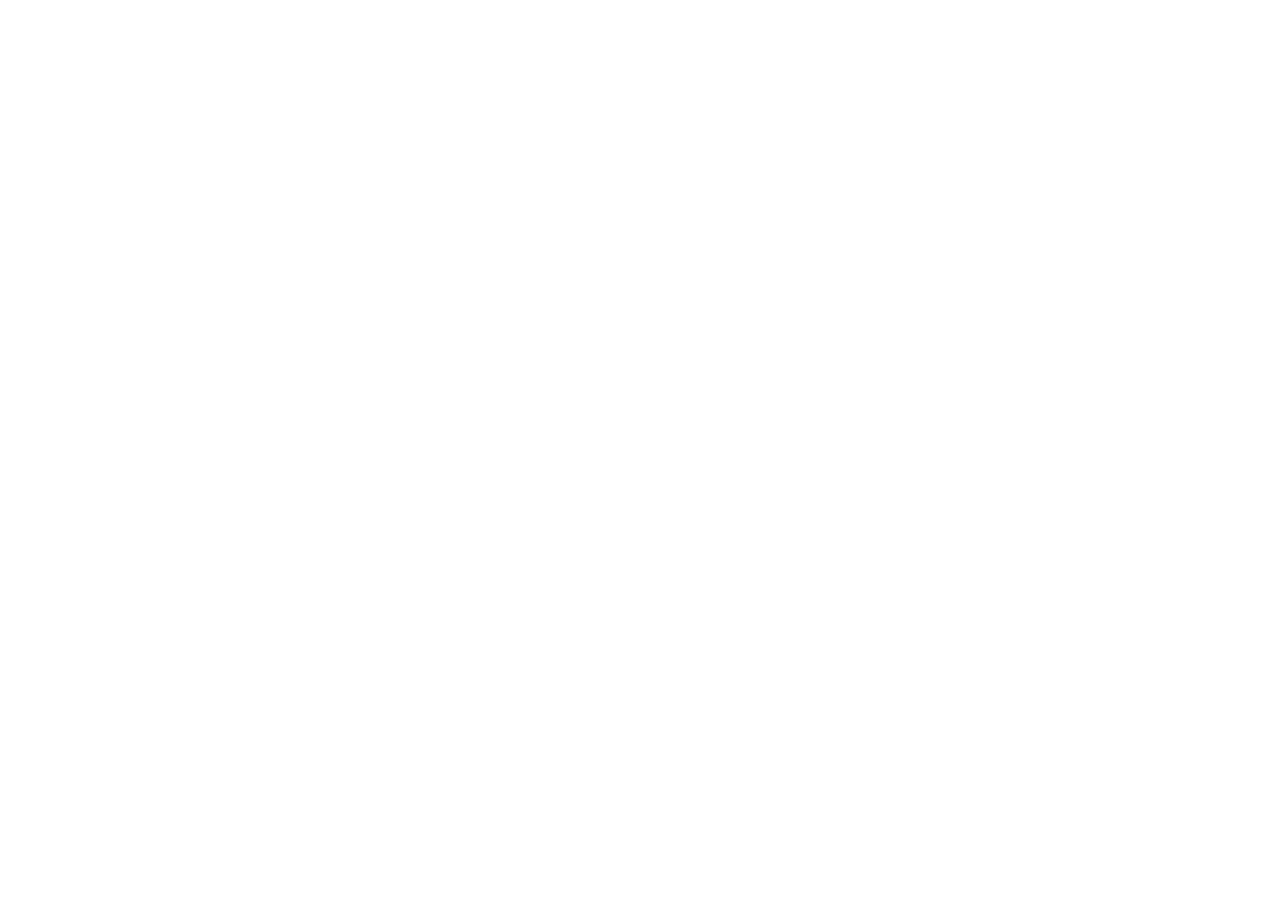
==== index.html @ 1abcb36d "init project" ====
<!DOCTYPE html>
<html lang="en">

<head>
    <meta charset="UTF-8">
    <meta name="viewport" content="width=device-width, initial-scale=1.0">
    <meta http-equiv="X-UA-Compatible" content="ie=edge">
    <title>Document</title>
</head>

<body>

</body>

</html>
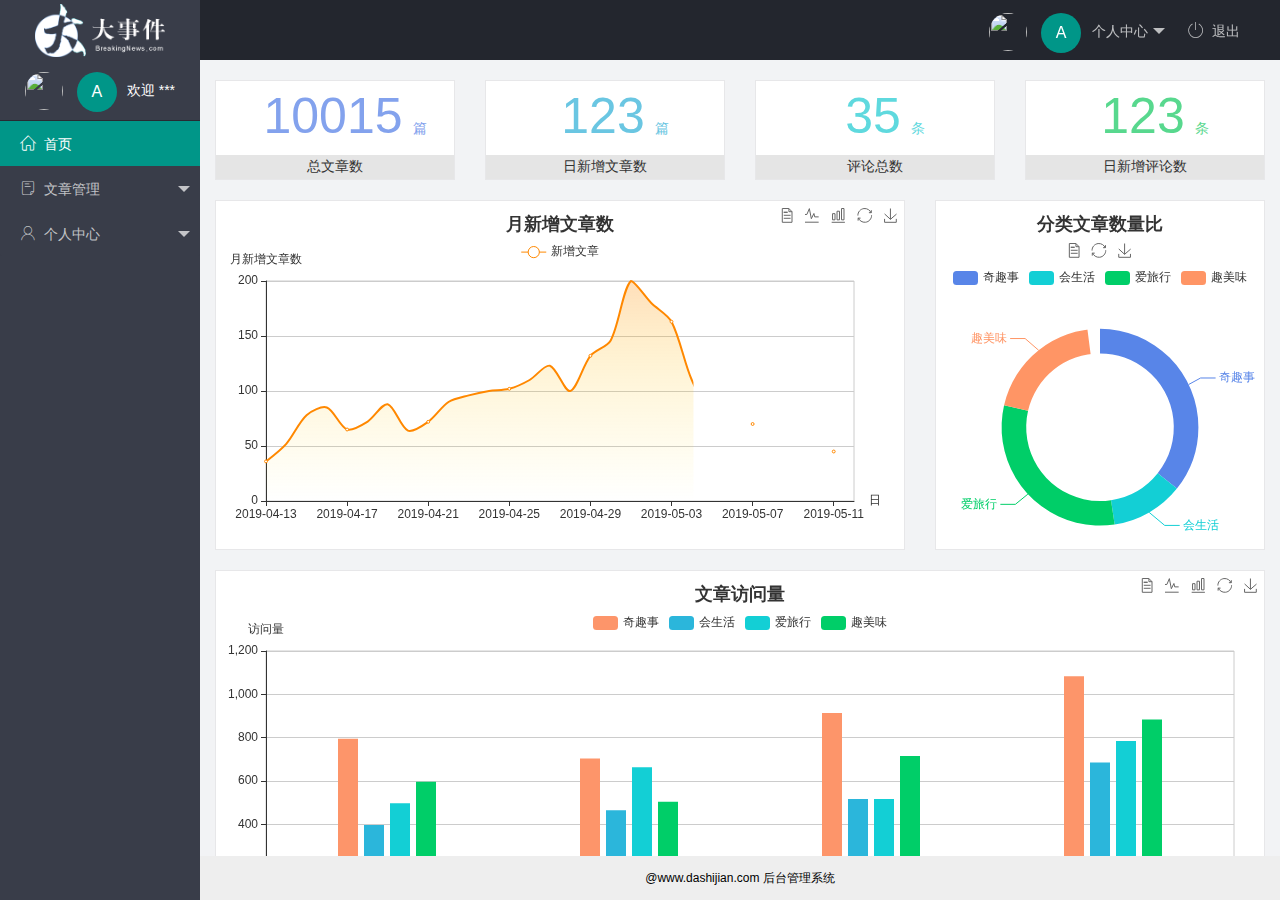
==== commit 07b7383f: "完成了首页功能开发" ====
--- a/index.html
+++ b/index.html
@@ -5,11 +5,91 @@
     <meta charset="UTF-8">
     <meta name="viewport" content="width=device-width, initial-scale=1.0">
     <meta http-equiv="X-UA-Compatible" content="ie=edge">
-    <title>Document</title>
+    <title>后台主页</title>
+    <link rel="stylesheet" href="./assets/lib/layui/css/layui.css">
+    <link rel="stylesheet" href="./assets/css/index.css">
+    <link rel="stylesheet" href="./assets/fonts/iconfont.css">
 </head>
 
 <body>
+    <div class="layui-layout layui-layout-admin">
+        <div class="layui-header">
+            <div class="layui-logo layui-hide-xs layui-bg-black">
+                <img src="./assets/images/logo.png" alt="" style="width: 65%;">
+            </div>
+            <!-- 头部区域（可配合layui 已有的水平导航） -->
+            <ul class="layui-nav layui-layout-left">
+                <!-- 移动端显示 -->
+                <li class="layui-nav-item layui-show-xs-inline-block layui-hide-sm" lay-header-event="menuLeft">
+                    <i class="layui-icon layui-icon-spread-left"></i>
+                </li>
+            </ul>
+            <ul class="layui-nav layui-layout-right">
+                <li class="layui-nav-item layui-hide layui-show-md-inline-block">
+                    <dl class="layui-nav-child">
+                        <dd><a href="">基本资料</a></dd>
+                        <dd><a href="">更换头像</a></dd>
+                        <dd><a href="">修改密码</a></dd>
+                    </dl>
+                    <a href="javascript:;" class="user_portrait">
+                        <img src="" class="layui-nav-img">
+                        <span class="text_portrait">A</span> 个人中心
+                    </a>
+                </li>
+                <li class="layui-nav-item" lay-header-event="menuRight" lay-unselect>
+                    <a href="javascript:;" id="btnLogout">
+                        <span class="iconfont icon-tuichu"></span>退出
+                    </a>
+                </li>
+            </ul>
+        </div>
 
+        <div class="layui-side layui-bg-black">
+            <div class="layui-side-scroll">
+                <div class="user_portrait">
+                    <img src="" class="layui-nav-img">
+                    <span class="text_portrait">A</span><span class="welcome">欢迎 ***</span>
+                </div>
+                <!-- 左侧导航区域（可配合layui已有的垂直导航） -->
+                <ul class="layui-nav layui-nav-tree" lay-filter="test">
+                    <li class="layui-nav-item layui-this"><a href="./home/dashboard.html" target="fm"><span class="iconfont icon-home"></span>首页</a></li>
+                    <li class="layui-nav-item">
+                        <a class="" href="javascript:;"><span class="iconfont icon-16"></span>文章管理</a>
+                        <dl class="layui-nav-child">
+                            <dd><a href="javascript:;"><i class="layui-icon layui-icon-app"></i>文章类别</a></dd>
+                            <dd><a href="javascript:;"><i class="layui-icon layui-icon-app"></i>文章列表</a></dd>
+                            <dd><a href="javascript:;"><i class="layui-icon layui-icon-app"></i>发布文章</a></dd>
+                        </dl>
+                    </li>
+                    <li class="layui-nav-item">
+                        <a href="javascript:;"><span class="iconfont icon-user                            "></span>个人中心</a>
+                        <dl class="layui-nav-child">
+                            <dd><a href="javascript:;"><i class="layui-icon layui-icon-app"></i>基本资料</a></dd>
+                            <dd><a href="javascript:;"><i class="layui-icon layui-icon-app"></i>更换头像</a></dd>
+                            <dd><a href="javascript:;"><i class="layui-icon layui-icon-app"></i>重置密码</a></dd>
+                        </dl>
+                    </li>
+                </ul>
+            </div>
+        </div>
+
+        <div class="layui-body">
+            <iframe name="fm" src="./home/dashboard.html" frameborder="0"></iframe>
+        </div>
+
+        <div class="layui-footer">
+            <!-- 底部固定区域 -->
+            @www.dashijian.com 后台管理系统
+        </div>
+    </div>
+
+    <!-- 导入 layui.js  -->
+    <script src="./assets/lib/layui/layui.all.js"></script>
+    <!-- 导入 jQuery -->
+    <script src="./assets/lib/jquery.js"></script>
+    <script src="./assets/js/baseAPI.js"></script>
+    <!-- 导入自己的 js 文件 -->
+    <script src="./assets/js/index.js"></script>
 </body>
 
 </html>--- a/assets/lib/layui/css/layui.css
+++ b/assets/lib/layui/css/layui.css
@@ -0,0 +1,2 @@
+/** layui-v2.5.5 MIT License By https://www.layui.com */
+ .layui-inline,img{display:inline-block;vertical-align:middle}h1,h2,h3,h4,h5,h6{font-weight:400}.layui-edge,.layui-header,.layui-inline,.layui-main{position:relative}.layui-body,.layui-edge,.layui-elip{overflow:hidden}.layui-btn,.layui-edge,.layui-inline,img{vertical-align:middle}.layui-btn,.layui-disabled,.layui-icon,.layui-unselect{-moz-user-select:none;-webkit-user-select:none;-ms-user-select:none}.layui-elip,.layui-form-checkbox span,.layui-form-pane .layui-form-label{text-overflow:ellipsis;white-space:nowrap}.layui-breadcrumb,.layui-tree-btnGroup{visibility:hidden}blockquote,body,button,dd,div,dl,dt,form,h1,h2,h3,h4,h5,h6,input,li,ol,p,pre,td,textarea,th,ul{margin:0;padding:0;-webkit-tap-highlight-color:rgba(0,0,0,0)}a:active,a:hover{outline:0}img{border:none}li{list-style:none}table{border-collapse:collapse;border-spacing:0}h4,h5,h6{font-size:100%}button,input,optgroup,option,select,textarea{font-family:inherit;font-size:inherit;font-style:inherit;font-weight:inherit;outline:0}pre{white-space:pre-wrap;white-space:-moz-pre-wrap;white-space:-pre-wrap;white-space:-o-pre-wrap;word-wrap:break-word}body{line-height:24px;font:14px Helvetica Neue,Helvetica,PingFang SC,Tahoma,Arial,sans-serif}hr{height:1px;margin:10px 0;border:0;clear:both}a{color:#333;text-decoration:none}a:hover{color:#777}a cite{font-style:normal;*cursor:pointer}.layui-border-box,.layui-border-box *{box-sizing:border-box}.layui-box,.layui-box *{box-sizing:content-box}.layui-clear{clear:both;*zoom:1}.layui-clear:after{content:'\20';clear:both;*zoom:1;display:block;height:0}.layui-inline{*display:inline;*zoom:1}.layui-edge{display:inline-block;width:0;height:0;border-width:6px;border-style:dashed;border-color:transparent}.layui-edge-top{top:-4px;border-bottom-color:#999;border-bottom-style:solid}.layui-edge-right{border-left-color:#999;border-left-style:solid}.layui-edge-bottom{top:2px;border-top-color:#999;border-top-style:solid}.layui-edge-left{border-right-color:#999;border-right-style:solid}.layui-disabled,.layui-disabled:hover{color:#d2d2d2!important;cursor:not-allowed!important}.layui-circle{border-radius:100%}.layui-show{display:block!important}.layui-hide{display:none!important}@font-face{font-family:layui-icon;src:url(../font/iconfont.eot?v=250);src:url(../font/iconfont.eot?v=250#iefix) format('embedded-opentype'),url(../font/iconfont.woff2?v=250) format('woff2'),url(../font/iconfont.woff?v=250) format('woff'),url(../font/iconfont.ttf?v=250) format('truetype'),url(../font/iconfont.svg?v=250#layui-icon) format('svg')}.layui-icon{font-family:layui-icon!important;font-size:16px;font-style:normal;-webkit-font-smoothing:antialiased;-moz-osx-font-smoothing:grayscale}.layui-icon-reply-fill:before{content:"\e611"}.layui-icon-set-fill:before{content:"\e614"}.layui-icon-menu-fill:before{content:"\e60f"}.layui-icon-search:before{content:"\e615"}.layui-icon-share:before{content:"\e641"}.layui-icon-set-sm:before{content:"\e620"}.layui-icon-engine:before{content:"\e628"}.layui-icon-close:before{content:"\1006"}.layui-icon-close-fill:before{content:"\1007"}.layui-icon-chart-screen:before{content:"\e629"}.layui-icon-star:before{content:"\e600"}.layui-icon-circle-dot:before{content:"\e617"}.layui-icon-chat:before{content:"\e606"}.layui-icon-release:before{content:"\e609"}.layui-icon-list:before{content:"\e60a"}.layui-icon-chart:before{content:"\e62c"}.layui-icon-ok-circle:before{content:"\1005"}.layui-icon-layim-theme:before{content:"\e61b"}.layui-icon-table:before{content:"\e62d"}.layui-icon-right:before{content:"\e602"}.layui-icon-left:before{content:"\e603"}.layui-icon-cart-simple:before{content:"\e698"}.layui-icon-face-cry:before{content:"\e69c"}.layui-icon-face-smile:before{content:"\e6af"}.layui-icon-survey:before{content:"\e6b2"}.layui-icon-tree:before{content:"\e62e"}.layui-icon-upload-circle:before{content:"\e62f"}.layui-icon-add-circle:before{content:"\e61f"}.layui-icon-download-circle:before{content:"\e601"}.layui-icon-templeate-1:before{content:"\e630"}.layui-icon-util:before{content:"\e631"}.layui-icon-face-surprised:before{content:"\e664"}.layui-icon-edit:before{content:"\e642"}.layui-icon-speaker:before{content:"\e645"}.layui-icon-down:before{content:"\e61a"}.layui-icon-file:before{content:"\e621"}.layui-icon-layouts:before{content:"\e632"}.layui-icon-rate-half:before{content:"\e6c9"}.layui-icon-add-circle-fine:before{content:"\e608"}.layui-icon-prev-circle:before{content:"\e633"}.layui-icon-read:before{content:"\e705"}.layui-icon-404:before{content:"\e61c"}.layui-icon-carousel:before{content:"\e634"}.layui-icon-help:before{content:"\e607"}.layui-icon-code-circle:before{content:"\e635"}.layui-icon-water:before{content:"\e636"}.layui-icon-username:before{content:"\e66f"}.layui-icon-find-fill:before{content:"\e670"}.layui-icon-about:before{content:"\e60b"}.layui-icon-location:before{content:"\e715"}.layui-icon-up:before{content:"\e619"}.layui-icon-pause:before{content:"\e651"}.layui-icon-date:before{content:"\e637"}.layui-icon-layim-uploadfile:before{content:"\e61d"}.layui-icon-delete:before{content:"\e640"}.layui-icon-play:before{content:"\e652"}.layui-icon-top:before{content:"\e604"}.layui-icon-friends:before{content:"\e612"}.layui-icon-refresh-3:before{content:"\e9aa"}.layui-icon-ok:before{content:"\e605"}.layui-icon-layer:before{content:"\e638"}.layui-icon-face-smile-fine:before{content:"\e60c"}.layui-icon-dollar:before{content:"\e659"}.layui-icon-group:before{content:"\e613"}.layui-icon-layim-download:before{content:"\e61e"}.layui-icon-picture-fine:before{content:"\e60d"}.layui-icon-link:before{content:"\e64c"}.layui-icon-diamond:before{content:"\e735"}.layui-icon-log:before{content:"\e60e"}.layui-icon-rate-solid:before{content:"\e67a"}.layui-icon-fonts-del:before{content:"\e64f"}.layui-icon-unlink:before{content:"\e64d"}.layui-icon-fonts-clear:before{content:"\e639"}.layui-icon-triangle-r:before{content:"\e623"}.layui-icon-circle:before{content:"\e63f"}.layui-icon-radio:before{content:"\e643"}.layui-icon-align-center:before{content:"\e647"}.layui-icon-align-right:before{content:"\e648"}.layui-icon-align-left:before{content:"\e649"}.layui-icon-loading-1:before{content:"\e63e"}.layui-icon-return:before{content:"\e65c"}.layui-icon-fonts-strong:before{content:"\e62b"}.layui-icon-upload:before{content:"\e67c"}.layui-icon-dialogue:before{content:"\e63a"}.layui-icon-video:before{content:"\e6ed"}.layui-icon-headset:before{content:"\e6fc"}.layui-icon-cellphone-fine:before{content:"\e63b"}.layui-icon-add-1:before{content:"\e654"}.layui-icon-face-smile-b:before{content:"\e650"}.layui-icon-fonts-html:before{content:"\e64b"}.layui-icon-form:before{content:"\e63c"}.layui-icon-cart:before{content:"\e657"}.layui-icon-camera-fill:before{content:"\e65d"}.layui-icon-tabs:before{content:"\e62a"}.layui-icon-fonts-code:before{content:"\e64e"}.layui-icon-fire:before{content:"\e756"}.layui-icon-set:before{content:"\e716"}.layui-icon-fonts-u:before{content:"\e646"}.layui-icon-triangle-d:before{content:"\e625"}.layui-icon-tips:before{content:"\e702"}.layui-icon-picture:before{content:"\e64a"}.layui-icon-more-vertical:before{content:"\e671"}.layui-icon-flag:before{content:"\e66c"}.layui-icon-loading:before{content:"\e63d"}.layui-icon-fonts-i:before{content:"\e644"}.layui-icon-refresh-1:before{content:"\e666"}.layui-icon-rmb:before{content:"\e65e"}.layui-icon-home:before{content:"\e68e"}.layui-icon-user:before{content:"\e770"}.layui-icon-notice:before{content:"\e667"}.layui-icon-login-weibo:before{content:"\e675"}.layui-icon-voice:before{content:"\e688"}.layui-icon-upload-drag:before{content:"\e681"}.layui-icon-login-qq:before{content:"\e676"}.layui-icon-snowflake:before{content:"\e6b1"}.layui-icon-file-b:before{content:"\e655"}.layui-icon-template:before{content:"\e663"}.layui-icon-auz:before{content:"\e672"}.layui-icon-console:before{content:"\e665"}.layui-icon-app:before{content:"\e653"}.layui-icon-prev:before{content:"\e65a"}.layui-icon-website:before{content:"\e7ae"}.layui-icon-next:before{content:"\e65b"}.layui-icon-component:before{content:"\e857"}.layui-icon-more:before{content:"\e65f"}.layui-icon-login-wechat:before{content:"\e677"}.layui-icon-shrink-right:before{content:"\e668"}.layui-icon-spread-left:before{content:"\e66b"}.layui-icon-camera:before{content:"\e660"}.layui-icon-note:before{content:"\e66e"}.layui-icon-refresh:before{content:"\e669"}.layui-icon-female:before{content:"\e661"}.layui-icon-male:before{content:"\e662"}.layui-icon-password:before{content:"\e673"}.layui-icon-senior:before{content:"\e674"}.layui-icon-theme:before{content:"\e66a"}.layui-icon-tread:before{content:"\e6c5"}.layui-icon-praise:before{content:"\e6c6"}.layui-icon-star-fill:before{content:"\e658"}.layui-icon-rate:before{content:"\e67b"}.layui-icon-template-1:before{content:"\e656"}.layui-icon-vercode:before{content:"\e679"}.layui-icon-cellphone:before{content:"\e678"}.layui-icon-screen-full:before{content:"\e622"}.layui-icon-screen-restore:before{content:"\e758"}.layui-icon-cols:before{content:"\e610"}.layui-icon-export:before{content:"\e67d"}.layui-icon-print:before{content:"\e66d"}.layui-icon-slider:before{content:"\e714"}.layui-icon-addition:before{content:"\e624"}.layui-icon-subtraction:before{content:"\e67e"}.layui-icon-service:before{content:"\e626"}.layui-icon-transfer:before{content:"\e691"}.layui-main{width:1140px;margin:0 auto}.layui-header{z-index:1000;height:60px}.layui-header a:hover{transition:all .5s;-webkit-transition:all .5s}.layui-side{position:fixed;left:0;top:0;bottom:0;z-index:999;width:200px;overflow-x:hidden}.layui-side-scroll{position:relative;width:220px;height:100%;overflow-x:hidden}.layui-body{position:absolute;left:200px;right:0;top:0;bottom:0;z-index:998;width:auto;overflow-y:auto;box-sizing:border-box}.layui-layout-body{overflow:hidden}.layui-layout-admin .layui-header{background-color:#23262E}.layui-layout-admin .layui-side{top:60px;width:200px;overflow-x:hidden}.layui-layout-admin .layui-body{position:fixed;top:60px;bottom:44px}.layui-layout-admin .layui-main{width:auto;margin:0 15px}.layui-layout-admin .layui-footer{position:fixed;left:200px;right:0;bottom:0;height:44px;line-height:44px;padding:0 15px;background-color:#eee}.layui-layout-admin .layui-logo{position:absolute;left:0;top:0;width:200px;height:100%;line-height:60px;text-align:center;color:#009688;font-size:16px}.layui-layout-admin .layui-header .layui-nav{background:0 0}.layui-layout-left{position:absolute!important;left:200px;top:0}.layui-layout-right{position:absolute!important;right:0;top:0}.layui-container{position:relative;margin:0 auto;padding:0 15px;box-sizing:border-box}.layui-fluid{position:relative;margin:0 auto;padding:0 15px}.layui-row:after,.layui-row:before{content:'';display:block;clear:both}.layui-col-lg1,.layui-col-lg10,.layui-col-lg11,.layui-col-lg12,.layui-col-lg2,.layui-col-lg3,.layui-col-lg4,.layui-col-lg5,.layui-col-lg6,.layui-col-lg7,.layui-col-lg8,.layui-col-lg9,.layui-col-md1,.layui-col-md10,.layui-col-md11,.layui-col-md12,.layui-col-md2,.layui-col-md3,.layui-col-md4,.layui-col-md5,.layui-col-md6,.layui-col-md7,.layui-col-md8,.layui-col-md9,.layui-col-sm1,.layui-col-sm10,.layui-col-sm11,.layui-col-sm12,.layui-col-sm2,.layui-col-sm3,.layui-col-sm4,.layui-col-sm5,.layui-col-sm6,.layui-col-sm7,.layui-col-sm8,.layui-col-sm9,.layui-col-xs1,.layui-col-xs10,.layui-col-xs11,.layui-col-xs12,.layui-col-xs2,.layui-col-xs3,.layui-col-xs4,.layui-col-xs5,.layui-col-xs6,.layui-col-xs7,.layui-col-xs8,.layui-col-xs9{position:relative;display:block;box-sizing:border-box}.layui-col-xs1,.layui-col-xs10,.layui-col-xs11,.layui-col-xs12,.layui-col-xs2,.layui-col-xs3,.layui-col-xs4,.layui-col-xs5,.layui-col-xs6,.layui-col-xs7,.layui-col-xs8,.layui-col-xs9{float:left}.layui-col-xs1{width:8.33333333%}.layui-col-xs2{width:16.66666667%}.layui-col-xs3{width:25%}.layui-col-xs4{width:33.33333333%}.layui-col-xs5{width:41.66666667%}.layui-col-xs6{width:50%}.layui-col-xs7{width:58.33333333%}.layui-col-xs8{width:66.66666667%}.layui-col-xs9{width:75%}.layui-col-xs10{width:83.33333333%}.layui-col-xs11{width:91.66666667%}.layui-col-xs12{width:100%}.layui-col-xs-offset1{margin-left:8.33333333%}.layui-col-xs-offset2{margin-left:16.66666667%}.layui-col-xs-offset3{margin-left:25%}.layui-col-xs-offset4{margin-left:33.33333333%}.layui-col-xs-offset5{margin-left:41.66666667%}.layui-col-xs-offset6{margin-left:50%}.layui-col-xs-offset7{margin-left:58.33333333%}.layui-col-xs-offset8{margin-left:66.66666667%}.layui-col-xs-offset9{margin-left:75%}.layui-col-xs-offset10{margin-left:83.33333333%}.layui-col-xs-offset11{margin-left:91.66666667%}.layui-col-xs-offset12{margin-left:100%}@media screen and (max-width:768px){.layui-hide-xs{display:none!important}.layui-show-xs-block{display:block!important}.layui-show-xs-inline{display:inline!important}.layui-show-xs-inline-block{display:inline-block!important}}@media screen and (min-width:768px){.layui-container{width:750px}.layui-hide-sm{display:none!important}.layui-show-sm-block{display:block!important}.layui-show-sm-inline{display:inline!important}.layui-show-sm-inline-block{display:inline-block!important}.layui-col-sm1,.layui-col-sm10,.layui-col-sm11,.layui-col-sm12,.layui-col-sm2,.layui-col-sm3,.layui-col-sm4,.layui-col-sm5,.layui-col-sm6,.layui-col-sm7,.layui-col-sm8,.layui-col-sm9{float:left}.layui-col-sm1{width:8.33333333%}.layui-col-sm2{width:16.66666667%}.layui-col-sm3{width:25%}.layui-col-sm4{width:33.33333333%}.layui-col-sm5{width:41.66666667%}.layui-col-sm6{width:50%}.layui-col-sm7{width:58.33333333%}.layui-col-sm8{width:66.66666667%}.layui-col-sm9{width:75%}.layui-col-sm10{width:83.33333333%}.layui-col-sm11{width:91.66666667%}.layui-col-sm12{width:100%}.layui-col-sm-offset1{margin-left:8.33333333%}.layui-col-sm-offset2{margin-left:16.66666667%}.layui-col-sm-offset3{margin-left:25%}.layui-col-sm-offset4{margin-left:33.33333333%}.layui-col-sm-offset5{margin-left:41.66666667%}.layui-col-sm-offset6{margin-left:50%}.layui-col-sm-offset7{margin-left:58.33333333%}.layui-col-sm-offset8{margin-left:66.66666667%}.layui-col-sm-offset9{margin-left:75%}.layui-col-sm-offset10{margin-left:83.33333333%}.layui-col-sm-offset11{margin-left:91.66666667%}.layui-col-sm-offset12{margin-left:100%}}@media screen and (min-width:992px){.layui-container{width:970px}.layui-hide-md{display:none!important}.layui-show-md-block{display:block!important}.layui-show-md-inline{display:inline!important}.layui-show-md-inline-block{display:inline-block!important}.layui-col-md1,.layui-col-md10,.layui-col-md11,.layui-col-md12,.layui-col-md2,.layui-col-md3,.layui-col-md4,.layui-col-md5,.layui-col-md6,.layui-col-md7,.layui-col-md8,.layui-col-md9{float:left}.layui-col-md1{width:8.33333333%}.layui-col-md2{width:16.66666667%}.layui-col-md3{width:25%}.layui-col-md4{width:33.33333333%}.layui-col-md5{width:41.66666667%}.layui-col-md6{width:50%}.layui-col-md7{width:58.33333333%}.layui-col-md8{width:66.66666667%}.layui-col-md9{width:75%}.layui-col-md10{width:83.33333333%}.layui-col-md11{width:91.66666667%}.layui-col-md12{width:100%}.layui-col-md-offset1{margin-left:8.33333333%}.layui-col-md-offset2{margin-left:16.66666667%}.layui-col-md-offset3{margin-left:25%}.layui-col-md-offset4{margin-left:33.33333333%}.layui-col-md-offset5{margin-left:41.66666667%}.layui-col-md-offset6{margin-left:50%}.layui-col-md-offset7{margin-left:58.33333333%}.layui-col-md-offset8{margin-left:66.66666667%}.layui-col-md-offset9{margin-left:75%}.layui-col-md-offset10{margin-left:83.33333333%}.layui-col-md-offset11{margin-left:91.66666667%}.layui-col-md-offset12{margin-left:100%}}@media screen and (min-width:1200px){.layui-container{width:1170px}.layui-hide-lg{display:none!important}.layui-show-lg-block{display:block!important}.layui-show-lg-inline{display:inline!important}.layui-show-lg-inline-block{display:inline-block!important}.layui-col-lg1,.layui-col-lg10,.layui-col-lg11,.layui-col-lg12,.layui-col-lg2,.layui-col-lg3,.layui-col-lg4,.layui-col-lg5,.layui-col-lg6,.layui-col-lg7,.layui-col-lg8,.layui-col-lg9{float:left}.layui-col-lg1{width:8.33333333%}.layui-col-lg2{width:16.66666667%}.layui-col-lg3{width:25%}.layui-col-lg4{width:33.33333333%}.layui-col-lg5{width:41.66666667%}.layui-col-lg6{width:50%}.layui-col-lg7{width:58.33333333%}.layui-col-lg8{width:66.66666667%}.layui-col-lg9{width:75%}.layui-col-lg10{width:83.33333333%}.layui-col-lg11{width:91.66666667%}.layui-col-lg12{width:100%}.layui-col-lg-offset1{margin-left:8.33333333%}.layui-col-lg-offset2{margin-left:16.66666667%}.layui-col-lg-offset3{margin-left:25%}.layui-col-lg-offset4{margin-left:33.33333333%}.layui-col-lg-offset5{margin-left:41.66666667%}.layui-col-lg-offset6{margin-left:50%}.layui-col-lg-offset7{margin-left:58.33333333%}.layui-col-lg-offset8{margin-left:66.66666667%}.layui-col-lg-offset9{margin-left:75%}.layui-col-lg-offset10{margin-left:83.33333333%}.layui-col-lg-offset11{margin-left:91.66666667%}.layui-col-lg-offset12{margin-left:100%}}.layui-col-space1{margin:-.5px}.layui-col-space1>*{padding:.5px}.layui-col-space3{margin:-1.5px}.layui-col-space3>*{padding:1.5px}.layui-col-space5{margin:-2.5px}.layui-col-space5>*{padding:2.5px}.layui-col-space8{margin:-3.5px}.layui-col-space8>*{padding:3.5px}.layui-col-space10{margin:-5px}.layui-col-space10>*{padding:5px}.layui-col-space12{margin:-6px}.layui-col-space12>*{padding:6px}.layui-col-space15{margin:-7.5px}.layui-col-space15>*{padding:7.5px}.layui-col-space18{margin:-9px}.layui-col-space18>*{padding:9px}.layui-col-space20{margin:-10px}.layui-col-space20>*{padding:10px}.layui-col-space22{margin:-11px}.layui-col-space22>*{padding:11px}.layui-col-space25{margin:-12.5px}.layui-col-space25>*{padding:12.5px}.layui-col-space30{margin:-15px}.layui-col-space30>*{padding:15px}.layui-btn,.layui-input,.layui-select,.layui-textarea,.layui-upload-button{outline:0;-webkit-appearance:none;transition:all .3s;-webkit-transition:all .3s;box-sizing:border-box}.layui-elem-quote{margin-bottom:10px;padding:15px;line-height:22px;border-left:5px solid #009688;border-radius:0 2px 2px 0;background-color:#f2f2f2}.layui-quote-nm{border-style:solid;border-width:1px 1px 1px 5px;background:0 0}.layui-elem-field{margin-bottom:10px;padding:0;border-width:1px;border-style:solid}.layui-elem-field legend{margin-left:20px;padding:0 10px;font-size:20px;font-weight:300}.layui-field-title{margin:10px 0 20px;border-width:1px 0 0}.layui-field-box{padding:10px 15px}.layui-field-title .layui-field-box{padding:10px 0}.layui-progress{position:relative;height:6px;border-radius:20px;background-color:#e2e2e2}.layui-progress-bar{position:absolute;left:0;top:0;width:0;max-width:100%;height:6px;border-radius:20px;text-align:right;background-color:#5FB878;transition:all .3s;-webkit-transition:all .3s}.layui-progress-big,.layui-progress-big .layui-progress-bar{height:18px;line-height:18px}.layui-progress-text{position:relative;top:-20px;line-height:18px;font-size:12px;color:#666}.layui-progress-big .layui-progress-text{position:static;padding:0 10px;color:#fff}.layui-collapse{border-width:1px;border-style:solid;border-radius:2px}.layui-colla-content,.layui-colla-item{border-top-width:1px;border-top-style:solid}.layui-colla-item:first-child{border-top:none}.layui-colla-title{position:relative;height:42px;line-height:42px;padding:0 15px 0 35px;color:#333;background-color:#f2f2f2;cursor:pointer;font-size:14px;overflow:hidden}.layui-colla-content{display:none;padding:10px 15px;line-height:22px;color:#666}.layui-colla-icon{position:absolute;left:15px;top:0;font-size:14px}.layui-card{margin-bottom:15px;border-radius:2px;background-color:#fff;box-shadow:0 1px 2px 0 rgba(0,0,0,.05)}.layui-card:last-child{margin-bottom:0}.layui-card-header{position:relative;height:42px;line-height:42px;padding:0 15px;border-bottom:1px solid #f6f6f6;color:#333;border-radius:2px 2px 0 0;font-size:14px}.layui-bg-black,.layui-bg-blue,.layui-bg-cyan,.layui-bg-green,.layui-bg-orange,.layui-bg-red{color:#fff!important}.layui-card-body{position:relative;padding:10px 15px;line-height:24px}.layui-card-body[pad15]{padding:15px}.layui-card-body[pad20]{padding:20px}.layui-card-body .layui-table{margin:5px 0}.layui-card .layui-tab{margin:0}.layui-panel-window{position:relative;padding:15px;border-radius:0;border-top:5px solid #E6E6E6;background-color:#fff}.layui-auxiliar-moving{position:fixed;left:0;right:0;top:0;bottom:0;width:100%;height:100%;background:0 0;z-index:9999999999}.layui-form-label,.layui-form-mid,.layui-form-select,.layui-input-block,.layui-input-inline,.layui-textarea{position:relative}.layui-bg-red{background-color:#FF5722!important}.layui-bg-orange{background-color:#FFB800!important}.layui-bg-green{background-color:#009688!important}.layui-bg-cyan{background-color:#2F4056!important}.layui-bg-blue{background-color:#1E9FFF!important}.layui-bg-black{background-color:#393D49!important}.layui-bg-gray{background-color:#eee!important;color:#666!important}.layui-badge-rim,.layui-colla-content,.layui-colla-item,.layui-collapse,.layui-elem-field,.layui-form-pane .layui-form-item[pane],.layui-form-pane .layui-form-label,.layui-input,.layui-layedit,.layui-layedit-tool,.layui-quote-nm,.layui-select,.layui-tab-bar,.layui-tab-card,.layui-tab-title,.layui-tab-title .layui-this:after,.layui-textarea{border-color:#e6e6e6}.layui-timeline-item:before,hr{background-color:#e6e6e6}.layui-text{line-height:22px;font-size:14px;color:#666}.layui-text h1,.layui-text h2,.layui-text h3{font-weight:500;color:#333}.layui-text h1{font-size:30px}.layui-text h2{font-size:24px}.layui-text h3{font-size:18px}.layui-text a:not(.layui-btn){color:#01AAED}.layui-text a:not(.layui-btn):hover{text-decoration:underline}.layui-text ul{padding:5px 0 5px 15px}.layui-text ul li{margin-top:5px;list-style-type:disc}.layui-text em,.layui-word-aux{color:#999!important;padding:0 5px!important}.layui-btn{display:inline-block;height:38px;line-height:38px;padding:0 18px;background-color:#009688;color:#fff;white-space:nowrap;text-align:center;font-size:14px;border:none;border-radius:2px;cursor:pointer}.layui-btn:hover{opacity:.8;filter:alpha(opacity=80);color:#fff}.layui-btn:active{opacity:1;filter:alpha(opacity=100)}.layui-btn+.layui-btn{margin-left:10px}.layui-btn-container{font-size:0}.layui-btn-container .layui-btn{margin-right:10px;margin-bottom:10px}.layui-btn-container .layui-btn+.layui-btn{margin-left:0}.layui-table .layui-btn-container .layui-btn{margin-bottom:9px}.layui-btn-radius{border-radius:100px}.layui-btn .layui-icon{margin-right:3px;font-size:18px;vertical-align:bottom;vertical-align:middle\9}.layui-btn-primary{border:1px solid #C9C9C9;background-color:#fff;color:#555}.layui-btn-primary:hover{border-color:#009688;color:#333}.layui-btn-normal{background-color:#1E9FFF}.layui-btn-warm{background-color:#FFB800}.layui-btn-danger{background-color:#FF5722}.layui-btn-checked{background-color:#5FB878}.layui-btn-disabled,.layui-btn-disabled:active,.layui-btn-disabled:hover{border:1px solid #e6e6e6;background-color:#FBFBFB;color:#C9C9C9;cursor:not-allowed;opacity:1}.layui-btn-lg{height:44px;line-height:44px;padding:0 25px;font-size:16px}.layui-btn-sm{height:30px;line-height:30px;padding:0 10px;font-size:12px}.layui-btn-sm i{font-size:16px!important}.layui-btn-xs{height:22px;line-height:22px;padding:0 5px;font-size:12px}.layui-btn-xs i{font-size:14px!important}.layui-btn-group{display:inline-block;vertical-align:middle;font-size:0}.layui-btn-group .layui-btn{margin-left:0!important;margin-right:0!important;border-left:1px solid rgba(255,255,255,.5);border-radius:0}.layui-btn-group .layui-btn-primary{border-left:none}.layui-btn-group .layui-btn-primary:hover{border-color:#C9C9C9;color:#009688}.layui-btn-group .layui-btn:first-child{border-left:none;border-radius:2px 0 0 2px}.layui-btn-group .layui-btn-primary:first-child{border-left:1px solid #c9c9c9}.layui-btn-group .layui-btn:last-child{border-radius:0 2px 2px 0}.layui-btn-group .layui-btn+.layui-btn{margin-left:0}.layui-btn-group+.layui-btn-group{margin-left:10px}.layui-btn-fluid{width:100%}.layui-input,.layui-select,.layui-textarea{height:38px;line-height:1.3;line-height:38px\9;border-width:1px;border-style:solid;background-color:#fff;border-radius:2px}.layui-input::-webkit-input-placeholder,.layui-select::-webkit-input-placeholder,.layui-textarea::-webkit-input-placeholder{line-height:1.3}.layui-input,.layui-textarea{display:block;width:100%;padding-left:10px}.layui-input:hover,.layui-textarea:hover{border-color:#D2D2D2!important}.layui-input:focus,.layui-textarea:focus{border-color:#C9C9C9!important}.layui-textarea{min-height:100px;height:auto;line-height:20px;padding:6px 10px;resize:vertical}.layui-select{padding:0 10px}.layui-form input[type=checkbox],.layui-form input[type=radio],.layui-form select{display:none}.layui-form [lay-ignore]{display:initial}.layui-form-item{margin-bottom:15px;clear:both;*zoom:1}.layui-form-item:after{content:'\20';clear:both;*zoom:1;display:block;height:0}.layui-form-label{float:left;display:block;padding:9px 15px;width:80px;font-weight:400;line-height:20px;text-align:right}.layui-form-label-col{display:block;float:none;padding:9px 0;line-height:20px;text-align:left}.layui-form-item .layui-inline{margin-bottom:5px;margin-right:10px}.layui-input-block{margin-left:110px;min-height:36px}.layui-input-inline{display:inline-block;vertical-align:middle}.layui-form-item .layui-input-inline{float:left;width:190px;margin-right:10px}.layui-form-text .layui-input-inline{width:auto}.layui-form-mid{float:left;display:block;padding:9px 0!important;line-height:20px;margin-right:10px}.layui-form-danger+.layui-form-select .layui-input,.layui-form-danger:focus{border-color:#FF5722!important}.layui-form-select .layui-input{padding-right:30px;cursor:pointer}.layui-form-select .layui-edge{position:absolute;right:10px;top:50%;margin-top:-3px;cursor:pointer;border-width:6px;border-top-color:#c2c2c2;border-top-style:solid;transition:all .3s;-webkit-transition:all .3s}.layui-form-select dl{display:none;position:absolute;left:0;top:42px;padding:5px 0;z-index:899;min-width:100%;border:1px solid #d2d2d2;max-height:300px;overflow-y:auto;background-color:#fff;border-radius:2px;box-shadow:0 2px 4px rgba(0,0,0,.12);box-sizing:border-box}.layui-form-select dl dd,.layui-form-select dl dt{padding:0 10px;line-height:36px;white-space:nowrap;overflow:hidden;text-overflow:ellipsis}.layui-form-select dl dt{font-size:12px;color:#999}.layui-form-select dl dd{cursor:pointer}.layui-form-select dl dd:hover{background-color:#f2f2f2;-webkit-transition:.5s all;transition:.5s all}.layui-form-select .layui-select-group dd{padding-left:20px}.layui-form-select dl dd.layui-select-tips{padding-left:10px!important;color:#999}.layui-form-select dl dd.layui-this{background-color:#5FB878;color:#fff}.layui-form-checkbox,.layui-form-select dl dd.layui-disabled{background-color:#fff}.layui-form-selected dl{display:block}.layui-form-checkbox,.layui-form-checkbox *,.layui-form-switch{display:inline-block;vertical-align:middle}.layui-form-selected .layui-edge{margin-top:-9px;-webkit-transform:rotate(180deg);transform:rotate(180deg);margin-top:-3px\9}:root .layui-form-selected .layui-edge{margin-top:-9px\0/IE9}.layui-form-selectup dl{top:auto;bottom:42px}.layui-select-none{margin:5px 0;text-align:center;color:#999}.layui-select-disabled .layui-disabled{border-color:#eee!important}.layui-select-disabled .layui-edge{border-top-color:#d2d2d2}.layui-form-checkbox{position:relative;height:30px;line-height:30px;margin-right:10px;padding-right:30px;cursor:pointer;font-size:0;-webkit-transition:.1s linear;transition:.1s linear;box-sizing:border-box}.layui-form-checkbox span{padding:0 10px;height:100%;font-size:14px;border-radius:2px 0 0 2px;background-color:#d2d2d2;color:#fff;overflow:hidden}.layui-form-checkbox:hover span{background-color:#c2c2c2}.layui-form-checkbox i{position:absolute;right:0;top:0;width:30px;height:28px;border:1px solid #d2d2d2;border-left:none;border-radius:0 2px 2px 0;color:#fff;font-size:20px;text-align:center}.layui-form-checkbox:hover i{border-color:#c2c2c2;color:#c2c2c2}.layui-form-checked,.layui-form-checked:hover{border-color:#5FB878}.layui-form-checked span,.layui-form-checked:hover span{background-color:#5FB878}.layui-form-checked i,.layui-form-checked:hover i{color:#5FB878}.layui-form-item .layui-form-checkbox{margin-top:4px}.layui-form-checkbox[lay-skin=primary]{height:auto!important;line-height:normal!important;min-width:18px;min-height:18px;border:none!important;margin-right:0;padding-left:28px;padding-right:0;background:0 0}.layui-form-checkbox[lay-skin=primary] span{padding-left:0;padding-right:15px;line-height:18px;background:0 0;color:#666}.layui-form-checkbox[lay-skin=primary] i{right:auto;left:0;width:16px;height:16px;line-height:16px;border:1px solid #d2d2d2;font-size:12px;border-radius:2px;background-color:#fff;-webkit-transition:.1s linear;transition:.1s linear}.layui-form-checkbox[lay-skin=primary]:hover i{border-color:#5FB878;color:#fff}.layui-form-checked[lay-skin=primary] i{border-color:#5FB878!important;background-color:#5FB878;color:#fff}.layui-checkbox-disbaled[lay-skin=primary] span{background:0 0!important;color:#c2c2c2}.layui-checkbox-disbaled[lay-skin=primary]:hover i{border-color:#d2d2d2}.layui-form-item .layui-form-checkbox[lay-skin=primary]{margin-top:10px}.layui-form-switch{position:relative;height:22px;line-height:22px;min-width:35px;padding:0 5px;margin-top:8px;border:1px solid #d2d2d2;border-radius:20px;cursor:pointer;background-color:#fff;-webkit-transition:.1s linear;transition:.1s linear}.layui-form-switch i{position:absolute;left:5px;top:3px;width:16px;height:16px;border-radius:20px;background-color:#d2d2d2;-webkit-transition:.1s linear;transition:.1s linear}.layui-form-switch em{position:relative;top:0;width:25px;margin-left:21px;padding:0!important;text-align:center!important;color:#999!important;font-style:normal!important;font-size:12px}.layui-form-onswitch{border-color:#5FB878;background-color:#5FB878}.layui-checkbox-disbaled,.layui-checkbox-disbaled i{border-color:#e2e2e2!important}.layui-form-onswitch i{left:100%;margin-left:-21px;background-color:#fff}.layui-form-onswitch em{margin-left:5px;margin-right:21px;color:#fff!important}.layui-checkbox-disbaled span{background-color:#e2e2e2!important}.layui-checkbox-disbaled:hover i{color:#fff!important}[lay-radio]{display:none}.layui-form-radio,.layui-form-radio *{display:inline-block;vertical-align:middle}.layui-form-radio{line-height:28px;margin:6px 10px 0 0;padding-right:10px;cursor:pointer;font-size:0}.layui-form-radio *{font-size:14px}.layui-form-radio>i{margin-right:8px;font-size:22px;color:#c2c2c2}.layui-form-radio>i:hover,.layui-form-radioed>i{color:#5FB878}.layui-radio-disbaled>i{color:#e2e2e2!important}.layui-form-pane .layui-form-label{width:110px;padding:8px 15px;height:38px;line-height:20px;border-width:1px;border-style:solid;border-radius:2px 0 0 2px;text-align:center;background-color:#FBFBFB;overflow:hidden;box-sizing:border-box}.layui-form-pane .layui-input-inline{margin-left:-1px}.layui-form-pane .layui-input-block{margin-left:110px;left:-1px}.layui-form-pane .layui-input{border-radius:0 2px 2px 0}.layui-form-pane .layui-form-text .layui-form-label{float:none;width:100%;border-radius:2px;box-sizing:border-box;text-align:left}.layui-form-pane .layui-form-text .layui-input-inline{display:block;margin:0;top:-1px;clear:both}.layui-form-pane .layui-form-text .layui-input-block{margin:0;left:0;top:-1px}.layui-form-pane .layui-form-text .layui-textarea{min-height:100px;border-radius:0 0 2px 2px}.layui-form-pane .layui-form-checkbox{margin:4px 0 4px 10px}.layui-form-pane .layui-form-radio,.layui-form-pane .layui-form-switch{margin-top:6px;margin-left:10px}.layui-form-pane .layui-form-item[pane]{position:relative;border-width:1px;border-style:solid}.layui-form-pane .layui-form-item[pane] .layui-form-label{position:absolute;left:0;top:0;height:100%;border-width:0 1px 0 0}.layui-form-pane .layui-form-item[pane] .layui-input-inline{margin-left:110px}@media screen and (max-width:450px){.layui-form-item .layui-form-label{text-overflow:ellipsis;overflow:hidden;white-space:nowrap}.layui-form-item .layui-inline{display:block;margin-right:0;margin-bottom:20px;clear:both}.layui-form-item .layui-inline:after{content:'\20';clear:both;display:block;height:0}.layui-form-item .layui-input-inline{display:block;float:none;left:-3px;width:auto;margin:0 0 10px 112px}.layui-form-item .layui-input-inline+.layui-form-mid{margin-left:110px;top:-5px;padding:0}.layui-form-item .layui-form-checkbox{margin-right:5px;margin-bottom:5px}}.layui-layedit{border-width:1px;border-style:solid;border-radius:2px}.layui-layedit-tool{padding:3px 5px;border-bottom-width:1px;border-bottom-style:solid;font-size:0}.layedit-tool-fixed{position:fixed;top:0;border-top:1px solid #e2e2e2}.layui-layedit-tool .layedit-tool-mid,.layui-layedit-tool .layui-icon{display:inline-block;vertical-align:middle;text-align:center;font-size:14px}.layui-layedit-tool .layui-icon{position:relative;width:32px;height:30px;line-height:30px;margin:3px 5px;color:#777;cursor:pointer;border-radius:2px}.layui-layedit-tool .layui-icon:hover{color:#393D49}.layui-layedit-tool .layui-icon:active{color:#000}.layui-layedit-tool .layedit-tool-active{background-color:#e2e2e2;color:#000}.layui-layedit-tool .layui-disabled,.layui-layedit-tool .layui-disabled:hover{color:#d2d2d2;cursor:not-allowed}.layui-layedit-tool .layedit-tool-mid{width:1px;height:18px;margin:0 10px;background-color:#d2d2d2}.layedit-tool-html{width:50px!important;font-size:30px!important}.layedit-tool-b,.layedit-tool-code,.layedit-tool-help{font-size:16px!important}.layedit-tool-d,.layedit-tool-face,.layedit-tool-image,.layedit-tool-unlink{font-size:18px!important}.layedit-tool-image input{position:absolute;font-size:0;left:0;top:0;width:100%;height:100%;opacity:.01;filter:Alpha(opacity=1);cursor:pointer}.layui-layedit-iframe iframe{display:block;width:100%}#LAY_layedit_code{overflow:hidden}.layui-laypage{display:inline-block;*display:inline;*zoom:1;vertical-align:middle;margin:10px 0;font-size:0}.layui-laypage>a:first-child,.layui-laypage>a:first-child em{border-radius:2px 0 0 2px}.layui-laypage>a:last-child,.layui-laypage>a:last-child em{border-radius:0 2px 2px 0}.layui-laypage>:first-child{margin-left:0!important}.layui-laypage>:last-child{margin-right:0!important}.layui-laypage a,.layui-laypage button,.layui-laypage input,.layui-laypage select,.layui-laypage span{border:1px solid #e2e2e2}.layui-laypage a,.layui-laypage span{display:inline-block;*display:inline;*zoom:1;vertical-align:middle;padding:0 15px;height:28px;line-height:28px;margin:0 -1px 5px 0;background-color:#fff;color:#333;font-size:12px}.layui-flow-more a *,.layui-laypage input,.layui-table-view select[lay-ignore]{display:inline-block}.layui-laypage a:hover{color:#009688}.layui-laypage em{font-style:normal}.layui-laypage .layui-laypage-spr{color:#999;font-weight:700}.layui-laypage a{text-decoration:none}.layui-laypage .layui-laypage-curr{position:relative}.layui-laypage .layui-laypage-curr em{position:relative;color:#fff}.layui-laypage .layui-laypage-curr .layui-laypage-em{position:absolute;left:-1px;top:-1px;padding:1px;width:100%;height:100%;background-color:#009688}.layui-laypage-em{border-radius:2px}.layui-laypage-next em,.layui-laypage-prev em{font-family:Sim sun;font-size:16px}.layui-laypage .layui-laypage-count,.layui-laypage .layui-laypage-limits,.layui-laypage .layui-laypage-refresh,.layui-laypage .layui-laypage-skip{margin-left:10px;margin-right:10px;padding:0;border:none}.layui-laypage .layui-laypage-limits,.layui-laypage .layui-laypage-refresh{vertical-align:top}.layui-laypage .layui-laypage-refresh i{font-size:18px;cursor:pointer}.layui-laypage select{height:22px;padding:3px;border-radius:2px;cursor:pointer}.layui-laypage .layui-laypage-skip{height:30px;line-height:30px;color:#999}.layui-laypage button,.layui-laypage input{height:30px;line-height:30px;border-radius:2px;vertical-align:top;background-color:#fff;box-sizing:border-box}.layui-laypage input{width:40px;margin:0 10px;padding:0 3px;text-align:center}.layui-laypage input:focus,.layui-laypage select:focus{border-color:#009688!important}.layui-laypage button{margin-left:10px;padding:0 10px;cursor:pointer}.layui-table,.layui-table-view{margin:10px 0}.layui-flow-more{margin:10px 0;text-align:center;color:#999;font-size:14px}.layui-flow-more a{height:32px;line-height:32px}.layui-flow-more a *{vertical-align:top}.layui-flow-more a cite{padding:0 20px;border-radius:3px;background-color:#eee;color:#333;font-style:normal}.layui-flow-more a cite:hover{opacity:.8}.layui-flow-more a i{font-size:30px;color:#737383}.layui-table{width:100%;background-color:#fff;color:#666}.layui-table tr{transition:all .3s;-webkit-transition:all .3s}.layui-table th{text-align:left;font-weight:400}.layui-table tbody tr:hover,.layui-table thead tr,.layui-table-click,.layui-table-header,.layui-table-hover,.layui-table-mend,.layui-table-patch,.layui-table-tool,.layui-table-total,.layui-table-total tr,.layui-table[lay-even] tr:nth-child(even){background-color:#f2f2f2}.layui-table td,.layui-table th,.layui-table-col-set,.layui-table-fixed-r,.layui-table-grid-down,.layui-table-header,.layui-table-page,.layui-table-tips-main,.layui-table-tool,.layui-table-total,.layui-table-view,.layui-table[lay-skin=line],.layui-table[lay-skin=row]{border-width:1px;border-style:solid;border-color:#e6e6e6}.layui-table td,.layui-table th{position:relative;padding:9px 15px;min-height:20px;line-height:20px;font-size:14px}.layui-table[lay-skin=line] td,.layui-table[lay-skin=line] th{border-width:0 0 1px}.layui-table[lay-skin=row] td,.layui-table[lay-skin=row] th{border-width:0 1px 0 0}.layui-table[lay-skin=nob] td,.layui-table[lay-skin=nob] th{border:none}.layui-table img{max-width:100px}.layui-table[lay-size=lg] td,.layui-table[lay-size=lg] th{padding:15px 30px}.layui-table-view .layui-table[lay-size=lg] .layui-table-cell{height:40px;line-height:40px}.layui-table[lay-size=sm] td,.layui-table[lay-size=sm] th{font-size:12px;padding:5px 10px}.layui-table-view .layui-table[lay-size=sm] .layui-table-cell{height:20px;line-height:20px}.layui-table[lay-data]{display:none}.layui-table-box{position:relative;overflow:hidden}.layui-table-view .layui-table{position:relative;width:auto;margin:0}.layui-table-view .layui-table[lay-skin=line]{border-width:0 1px 0 0}.layui-table-view .layui-table[lay-skin=row]{border-width:0 0 1px}.layui-table-view .layui-table td,.layui-table-view .layui-table th{padding:5px 0;border-top:none;border-left:none}.layui-table-view .layui-table th.layui-unselect .layui-table-cell span{cursor:pointer}.layui-table-view .layui-table td{cursor:default}.layui-table-view .layui-table td[data-edit=text]{cursor:text}.layui-table-view .layui-form-checkbox[lay-skin=primary] i{width:18px;height:18px}.layui-table-view .layui-form-radio{line-height:0;padding:0}.layui-table-view .layui-form-radio>i{margin:0;font-size:20px}.layui-table-init{position:absolute;left:0;top:0;width:100%;height:100%;text-align:center;z-index:110}.layui-table-init .layui-icon{position:absolute;left:50%;top:50%;margin:-15px 0 0 -15px;font-size:30px;color:#c2c2c2}.layui-table-header{border-width:0 0 1px;overflow:hidden}.layui-table-header .layui-table{margin-bottom:-1px}.layui-table-tool .layui-inline[lay-event]{position:relative;width:26px;height:26px;padding:5px;line-height:16px;margin-right:10px;text-align:center;color:#333;border:1px solid #ccc;cursor:pointer;-webkit-transition:.5s all;transition:.5s all}.layui-table-tool .layui-inline[lay-event]:hover{border:1px solid #999}.layui-table-tool-temp{padding-right:120px}.layui-table-tool-self{position:absolute;right:17px;top:10px}.layui-table-tool .layui-table-tool-self .layui-inline[lay-event]{margin:0 0 0 10px}.layui-table-tool-panel{position:absolute;top:29px;left:-1px;padding:5px 0;min-width:150px;min-height:40px;border:1px solid #d2d2d2;text-align:left;overflow-y:auto;background-color:#fff;box-shadow:0 2px 4px rgba(0,0,0,.12)}.layui-table-cell,.layui-table-tool-panel li{overflow:hidden;text-overflow:ellipsis;white-space:nowrap}.layui-table-tool-panel li{padding:0 10px;line-height:30px;-webkit-transition:.5s all;transition:.5s all}.layui-table-tool-panel li .layui-form-checkbox[lay-skin=primary]{width:100%;padding-left:28px}.layui-table-tool-panel li:hover{background-color:#f2f2f2}.layui-table-tool-panel li .layui-form-checkbox[lay-skin=primary] i{position:absolute;left:0;top:0}.layui-table-tool-panel li .layui-form-checkbox[lay-skin=primary] span{padding:0}.layui-table-tool .layui-table-tool-self .layui-table-tool-panel{left:auto;right:-1px}.layui-table-col-set{position:absolute;right:0;top:0;width:20px;height:100%;border-width:0 0 0 1px;background-color:#fff}.layui-table-sort{width:10px;height:20px;margin-left:5px;cursor:pointer!important}.layui-table-sort .layui-edge{position:absolute;left:5px;border-width:5px}.layui-table-sort .layui-table-sort-asc{top:3px;border-top:none;border-bottom-style:solid;border-bottom-color:#b2b2b2}.layui-table-sort .layui-table-sort-asc:hover{border-bottom-color:#666}.layui-table-sort .layui-table-sort-desc{bottom:5px;border-bottom:none;border-top-style:solid;border-top-color:#b2b2b2}.layui-table-sort .layui-table-sort-desc:hover{border-top-color:#666}.layui-table-sort[lay-sort=asc] .layui-table-sort-asc{border-bottom-color:#000}.layui-table-sort[lay-sort=desc] .layui-table-sort-desc{border-top-color:#000}.layui-table-cell{height:28px;line-height:28px;padding:0 15px;position:relative;box-sizing:border-box}.layui-table-cell .layui-form-checkbox[lay-skin=primary]{top:-1px;padding:0}.layui-table-cell .layui-table-link{color:#01AAED}.laytable-cell-checkbox,.laytable-cell-numbers,.laytable-cell-radio,.laytable-cell-space{padding:0;text-align:center}.layui-table-body{position:relative;overflow:auto;margin-right:-1px;margin-bottom:-1px}.layui-table-body .layui-none{line-height:26px;padding:15px;text-align:center;color:#999}.layui-table-fixed{position:absolute;left:0;top:0;z-index:101}.layui-table-fixed .layui-table-body{overflow:hidden}.layui-table-fixed-l{box-shadow:0 -1px 8px rgba(0,0,0,.08)}.layui-table-fixed-r{left:auto;right:-1px;border-width:0 0 0 1px;box-shadow:-1px 0 8px rgba(0,0,0,.08)}.layui-table-fixed-r .layui-table-header{position:relative;overflow:visible}.layui-table-mend{position:absolute;right:-49px;top:0;height:100%;width:50px}.layui-table-tool{position:relative;z-index:890;width:100%;min-height:50px;line-height:30px;padding:10px 15px;border-width:0 0 1px}.layui-table-tool .layui-btn-container{margin-bottom:-10px}.layui-table-page,.layui-table-total{border-width:1px 0 0;margin-bottom:-1px;overflow:hidden}.layui-table-page{position:relative;width:100%;padding:7px 7px 0;height:41px;font-size:12px;white-space:nowrap}.layui-table-page>div{height:26px}.layui-table-page .layui-laypage{margin:0}.layui-table-page .layui-laypage a,.layui-table-page .layui-laypage span{height:26px;line-height:26px;margin-bottom:10px;border:none;background:0 0}.layui-table-page .layui-laypage a,.layui-table-page .layui-laypage span.layui-laypage-curr{padding:0 12px}.layui-table-page .layui-laypage span{margin-left:0;padding:0}.layui-table-page .layui-laypage .layui-laypage-prev{margin-left:-7px!important}.layui-table-page .layui-laypage .layui-laypage-curr .layui-laypage-em{left:0;top:0;padding:0}.layui-table-page .layui-laypage button,.layui-table-page .layui-laypage input{height:26px;line-height:26px}.layui-table-page .layui-laypage input{width:40px}.layui-table-page .layui-laypage button{padding:0 10px}.layui-table-page select{height:18px}.layui-table-patch .layui-table-cell{padding:0;width:30px}.layui-table-edit{position:absolute;left:0;top:0;width:100%;height:100%;padding:0 14px 1px;border-radius:0;box-shadow:1px 1px 20px rgba(0,0,0,.15)}.layui-table-edit:focus{border-color:#5FB878!important}select.layui-table-edit{padding:0 0 0 10px;border-color:#C9C9C9}.layui-table-view .layui-form-checkbox,.layui-table-view .layui-form-radio,.layui-table-view .layui-form-switch{top:0;margin:0;box-sizing:content-box}.layui-table-view .layui-form-checkbox{top:-1px;height:26px;line-height:26px}.layui-table-view .layui-form-checkbox i{height:26px}.layui-table-grid .layui-table-cell{overflow:visible}.layui-table-grid-down{position:absolute;top:0;right:0;width:26px;height:100%;padding:5px 0;border-width:0 0 0 1px;text-align:center;background-color:#fff;color:#999;cursor:pointer}.layui-table-grid-down .layui-icon{position:absolute;top:50%;left:50%;margin:-8px 0 0 -8px}.layui-table-grid-down:hover{background-color:#fbfbfb}body .layui-table-tips .layui-layer-content{background:0 0;padding:0;box-shadow:0 1px 6px rgba(0,0,0,.12)}.layui-table-tips-main{margin:-44px 0 0 -1px;max-height:150px;padding:8px 15px;font-size:14px;overflow-y:scroll;background-color:#fff;color:#666}.layui-table-tips-c{position:absolute;right:-3px;top:-13px;width:20px;height:20px;padding:3px;cursor:pointer;background-color:#666;border-radius:50%;color:#fff}.layui-table-tips-c:hover{background-color:#777}.layui-table-tips-c:before{position:relative;right:-2px}.layui-upload-file{display:none!important;opacity:.01;filter:Alpha(opacity=1)}.layui-upload-drag,.layui-upload-form,.layui-upload-wrap{display:inline-block}.layui-upload-list{margin:10px 0}.layui-upload-choose{padding:0 10px;color:#999}.layui-upload-drag{position:relative;padding:30px;border:1px dashed #e2e2e2;background-color:#fff;text-align:center;cursor:pointer;color:#999}.layui-upload-drag .layui-icon{font-size:50px;color:#009688}.layui-upload-drag[lay-over]{border-color:#009688}.layui-upload-iframe{position:absolute;width:0;height:0;border:0;visibility:hidden}.layui-upload-wrap{position:relative;vertical-align:middle}.layui-upload-wrap .layui-upload-file{display:block!important;position:absolute;left:0;top:0;z-index:10;font-size:100px;width:100%;height:100%;opacity:.01;filter:Alpha(opacity=1);cursor:pointer}.layui-transfer-active,.layui-transfer-box{display:inline-block;vertical-align:middle}.layui-transfer-box,.layui-transfer-header,.layui-transfer-search{border-width:0;border-style:solid;border-color:#e6e6e6}.layui-transfer-box{position:relative;border-width:1px;width:200px;height:360px;border-radius:2px;background-color:#fff}.layui-transfer-box .layui-form-checkbox{width:100%;margin:0!important}.layui-transfer-header{height:38px;line-height:38px;padding:0 10px;border-bottom-width:1px}.layui-transfer-search{position:relative;padding:10px;border-bottom-width:1px}.layui-transfer-search .layui-input{height:32px;padding-left:30px;font-size:12px}.layui-transfer-search .layui-icon-search{position:absolute;left:20px;top:50%;margin-top:-8px;color:#666}.layui-transfer-active{margin:0 15px}.layui-transfer-active .layui-btn{display:block;margin:0;padding:0 15px;background-color:#5FB878;border-color:#5FB878;color:#fff}.layui-transfer-active .layui-btn-disabled{background-color:#FBFBFB;border-color:#e6e6e6;color:#C9C9C9}.layui-transfer-active .layui-btn:first-child{margin-bottom:15px}.layui-transfer-active .layui-btn .layui-icon{margin:0;font-size:14px!important}.layui-transfer-data{padding:5px 0;overflow:auto}.layui-transfer-data li{height:32px;line-height:32px;padding:0 10px}.layui-transfer-data li:hover{background-color:#f2f2f2;transition:.5s all}.layui-transfer-data .layui-none{padding:15px 10px;text-align:center;color:#999}.layui-nav{position:relative;padding:0 20px;background-color:#393D49;color:#fff;border-radius:2px;font-size:0;box-sizing:border-box}.layui-nav *{font-size:14px}.layui-nav .layui-nav-item{position:relative;display:inline-block;*display:inline;*zoom:1;vertical-align:middle;line-height:60px}.layui-nav .layui-nav-item a{display:block;padding:0 20px;color:#fff;color:rgba(255,255,255,.7);transition:all .3s;-webkit-transition:all .3s}.layui-nav .layui-this:after,.layui-nav-bar,.layui-nav-tree .layui-nav-itemed:after{position:absolute;left:0;top:0;width:0;height:5px;background-color:#5FB878;transition:all .2s;-webkit-transition:all .2s}.layui-nav-bar{z-index:1000}.layui-nav .layui-nav-item a:hover,.layui-nav .layui-this a{color:#fff}.layui-nav .layui-this:after{content:'';top:auto;bottom:0;width:100%}.layui-nav-img{width:30px;height:30px;margin-right:10px;border-radius:50%}.layui-nav .layui-nav-more{content:'';width:0;height:0;border-style:solid dashed dashed;border-color:#fff transparent transparent;overflow:hidden;cursor:pointer;transition:all .2s;-webkit-transition:all .2s;position:absolute;top:50%;right:3px;margin-top:-3px;border-width:6px;border-top-color:rgba(255,255,255,.7)}.layui-nav .layui-nav-mored,.layui-nav-itemed>a .layui-nav-more{margin-top:-9px;border-style:dashed dashed solid;border-color:transparent transparent #fff}.layui-nav-child{display:none;position:absolute;left:0;top:65px;min-width:100%;line-height:36px;padding:5px 0;box-shadow:0 2px 4px rgba(0,0,0,.12);border:1px solid #d2d2d2;background-color:#fff;z-index:100;border-radius:2px;white-space:nowrap}.layui-nav .layui-nav-child a{color:#333}.layui-nav .layui-nav-child a:hover{background-color:#f2f2f2;color:#000}.layui-nav-child dd{position:relative}.layui-nav .layui-nav-child dd.layui-this a,.layui-nav-child dd.layui-this{background-color:#5FB878;color:#fff}.layui-nav-child dd.layui-this:after{display:none}.layui-nav-tree{width:200px;padding:0}.layui-nav-tree .layui-nav-item{display:block;width:100%;line-height:45px}.layui-nav-tree .layui-nav-item a{position:relative;height:45px;line-height:45px;text-overflow:ellipsis;overflow:hidden;white-space:nowrap}.layui-nav-tree .layui-nav-item a:hover{background-color:#4E5465}.layui-nav-tree .layui-nav-bar{width:5px;height:0;background-color:#009688}.layui-nav-tree .layui-nav-child dd.layui-this,.layui-nav-tree .layui-nav-child dd.layui-this a,.layui-nav-tree .layui-this,.layui-nav-tree .layui-this>a,.layui-nav-tree .layui-this>a:hover{background-color:#009688;color:#fff}.layui-nav-tree .layui-this:after{display:none}.layui-nav-itemed>a,.layui-nav-tree .layui-nav-title a,.layui-nav-tree .layui-nav-title a:hover{color:#fff!important}.layui-nav-tree .layui-nav-child{position:relative;z-index:0;top:0;border:none;box-shadow:none}.layui-nav-tree .layui-nav-child a{height:40px;line-height:40px;color:#fff;color:rgba(255,255,255,.7)}.layui-nav-tree .layui-nav-child,.layui-nav-tree .layui-nav-child a:hover{background:0 0;color:#fff}.layui-nav-tree .layui-nav-more{right:10px}.layui-nav-itemed>.layui-nav-child{display:block;padding:0;background-color:rgba(0,0,0,.3)!important}.layui-nav-itemed>.layui-nav-child>.layui-this>.layui-nav-child{display:block}.layui-nav-side{position:fixed;top:0;bottom:0;left:0;overflow-x:hidden;z-index:999}.layui-bg-blue .layui-nav-bar,.layui-bg-blue .layui-nav-itemed:after,.layui-bg-blue .layui-this:after{background-color:#93D1FF}.layui-bg-blue .layui-nav-child dd.layui-this{background-color:#1E9FFF}.layui-bg-blue .layui-nav-itemed>a,.layui-nav-tree.layui-bg-blue .layui-nav-title a,.layui-nav-tree.layui-bg-blue .layui-nav-title a:hover{background-color:#007DDB!important}.layui-breadcrumb{font-size:0}.layui-breadcrumb>*{font-size:14px}.layui-breadcrumb a{color:#999!important}.layui-breadcrumb a:hover{color:#5FB878!important}.layui-breadcrumb a cite{color:#666;font-style:normal}.layui-breadcrumb span[lay-separator]{margin:0 10px;color:#999}.layui-tab{margin:10px 0;text-align:left!important}.layui-tab[overflow]>.layui-tab-title{overflow:hidden}.layui-tab-title{position:relative;left:0;height:40px;white-space:nowrap;font-size:0;border-bottom-width:1px;border-bottom-style:solid;transition:all .2s;-webkit-transition:all .2s}.layui-tab-title li{display:inline-block;*display:inline;*zoom:1;vertical-align:middle;font-size:14px;transition:all .2s;-webkit-transition:all .2s;position:relative;line-height:40px;min-width:65px;padding:0 15px;text-align:center;cursor:pointer}.layui-tab-title li a{display:block}.layui-tab-title .layui-this{color:#000}.layui-tab-title .layui-this:after{position:absolute;left:0;top:0;content:'';width:100%;height:41px;border-width:1px;border-style:solid;border-bottom-color:#fff;border-radius:2px 2px 0 0;box-sizing:border-box;pointer-events:none}.layui-tab-bar{position:absolute;right:0;top:0;z-index:10;width:30px;height:39px;line-height:39px;border-width:1px;border-style:solid;border-radius:2px;text-align:center;background-color:#fff;cursor:pointer}.layui-tab-bar .layui-icon{position:relative;display:inline-block;top:3px;transition:all .3s;-webkit-transition:all .3s}.layui-tab-item{display:none}.layui-tab-more{padding-right:30px;height:auto!important;white-space:normal!important}.layui-tab-more li.layui-this:after{border-bottom-color:#e2e2e2;border-radius:2px}.layui-tab-more .layui-tab-bar .layui-icon{top:-2px;top:3px\9;-webkit-transform:rotate(180deg);transform:rotate(180deg)}:root .layui-tab-more .layui-tab-bar .layui-icon{top:-2px\0/IE9}.layui-tab-content{padding:10px}.layui-tab-title li .layui-tab-close{position:relative;display:inline-block;width:18px;height:18px;line-height:20px;margin-left:8px;top:1px;text-align:center;font-size:14px;color:#c2c2c2;transition:all .2s;-webkit-transition:all .2s}.layui-tab-title li .layui-tab-close:hover{border-radius:2px;background-color:#FF5722;color:#fff}.layui-tab-brief>.layui-tab-title .layui-this{color:#009688}.layui-tab-brief>.layui-tab-more li.layui-this:after,.layui-tab-brief>.layui-tab-title .layui-this:after{border:none;border-radius:0;border-bottom:2px solid #5FB878}.layui-tab-brief[overflow]>.layui-tab-title .layui-this:after{top:-1px}.layui-tab-card{border-width:1px;border-style:solid;border-radius:2px;box-shadow:0 2px 5px 0 rgba(0,0,0,.1)}.layui-tab-card>.layui-tab-title{background-color:#f2f2f2}.layui-tab-card>.layui-tab-title li{margin-right:-1px;margin-left:-1px}.layui-tab-card>.layui-tab-title .layui-this{background-color:#fff}.layui-tab-card>.layui-tab-title .layui-this:after{border-top:none;border-width:1px;border-bottom-color:#fff}.layui-tab-card>.layui-tab-title .layui-tab-bar{height:40px;line-height:40px;border-radius:0;border-top:none;border-right:none}.layui-tab-card>.layui-tab-more .layui-this{background:0 0;color:#5FB878}.layui-tab-card>.layui-tab-more .layui-this:after{border:none}.layui-timeline{padding-left:5px}.layui-timeline-item{position:relative;padding-bottom:20px}.layui-timeline-axis{position:absolute;left:-5px;top:0;z-index:10;width:20px;height:20px;line-height:20px;background-color:#fff;color:#5FB878;border-radius:50%;text-align:center;cursor:pointer}.layui-timeline-axis:hover{color:#FF5722}.layui-timeline-item:before{content:'';position:absolute;left:5px;top:0;z-index:0;width:1px;height:100%}.layui-timeline-item:last-child:before{display:none}.layui-timeline-item:first-child:before{display:block}.layui-timeline-content{padding-left:25px}.layui-timeline-title{position:relative;margin-bottom:10px}.layui-badge,.layui-badge-dot,.layui-badge-rim{position:relative;display:inline-block;padding:0 6px;font-size:12px;text-align:center;background-color:#FF5722;color:#fff;border-radius:2px}.layui-badge{height:18px;line-height:18px}.layui-badge-dot{width:8px;height:8px;padding:0;border-radius:50%}.layui-badge-rim{height:18px;line-height:18px;border-width:1px;border-style:solid;background-color:#fff;color:#666}.layui-btn .layui-badge,.layui-btn .layui-badge-dot{margin-left:5px}.layui-nav .layui-badge,.layui-nav .layui-badge-dot{position:absolute;top:50%;margin:-8px 6px 0}.layui-tab-title .layui-badge,.layui-tab-title .layui-badge-dot{left:5px;top:-2px}.layui-carousel{position:relative;left:0;top:0;background-color:#f8f8f8}.layui-carousel>[carousel-item]{position:relative;width:100%;height:100%;overflow:hidden}.layui-carousel>[carousel-item]:before{position:absolute;content:'\e63d';left:50%;top:50%;width:100px;line-height:20px;margin:-10px 0 0 -50px;text-align:center;color:#c2c2c2;font-family:layui-icon!important;font-size:30px;font-style:normal;-webkit-font-smoothing:antialiased;-moz-osx-font-smoothing:grayscale}.layui-carousel>[carousel-item]>*{display:none;position:absolute;left:0;top:0;width:100%;height:100%;background-color:#f8f8f8;transition-duration:.3s;-webkit-transition-duration:.3s}.layui-carousel-updown>*{-webkit-transition:.3s ease-in-out up;transition:.3s ease-in-out up}.layui-carousel-arrow{display:none\9;opacity:0;position:absolute;left:10px;top:50%;margin-top:-18px;width:36px;height:36px;line-height:36px;text-align:center;font-size:20px;border:0;border-radius:50%;background-color:rgba(0,0,0,.2);color:#fff;-webkit-transition-duration:.3s;transition-duration:.3s;cursor:pointer}.layui-carousel-arrow[lay-type=add]{left:auto!important;right:10px}.layui-carousel:hover .layui-carousel-arrow[lay-type=add],.layui-carousel[lay-arrow=always] .layui-carousel-arrow[lay-type=add]{right:20px}.layui-carousel[lay-arrow=always] .layui-carousel-arrow{opacity:1;left:20px}.layui-carousel[lay-arrow=none] .layui-carousel-arrow{display:none}.layui-carousel-arrow:hover,.layui-carousel-ind ul:hover{background-color:rgba(0,0,0,.35)}.layui-carousel:hover .layui-carousel-arrow{display:block\9;opacity:1;left:20px}.layui-carousel-ind{position:relative;top:-35px;width:100%;line-height:0!important;text-align:center;font-size:0}.layui-carousel[lay-indicator=outside]{margin-bottom:30px}.layui-carousel[lay-indicator=outside] .layui-carousel-ind{top:10px}.layui-carousel[lay-indicator=outside] .layui-carousel-ind ul{background-color:rgba(0,0,0,.5)}.layui-carousel[lay-indicator=none] .layui-carousel-ind{display:none}.layui-carousel-ind ul{display:inline-block;padding:5px;background-color:rgba(0,0,0,.2);border-radius:10px;-webkit-transition-duration:.3s;transition-duration:.3s}.layui-carousel-ind li{display:inline-block;width:10px;height:10px;margin:0 3px;font-size:14px;background-color:#e2e2e2;background-color:rgba(255,255,255,.5);border-radius:50%;cursor:pointer;-webkit-transition-duration:.3s;transition-duration:.3s}.layui-carousel-ind li:hover{background-color:rgba(255,255,255,.7)}.layui-carousel-ind li.layui-this{background-color:#fff}.layui-carousel>[carousel-item]>.layui-carousel-next,.layui-carousel>[carousel-item]>.layui-carousel-prev,.layui-carousel>[carousel-item]>.layui-this{display:block}.layui-carousel>[carousel-item]>.layui-this{left:0}.layui-carousel>[carousel-item]>.layui-carousel-prev{left:-100%}.layui-carousel>[carousel-item]>.layui-carousel-next{left:100%}.layui-carousel>[carousel-item]>.layui-carousel-next.layui-carousel-left,.layui-carousel>[carousel-item]>.layui-carousel-prev.layui-carousel-right{left:0}.layui-carousel>[carousel-item]>.layui-this.layui-carousel-left{left:-100%}.layui-carousel>[carousel-item]>.layui-this.layui-carousel-right{left:100%}.layui-carousel[lay-anim=updown] .layui-carousel-arrow{left:50%!important;top:20px;margin:0 0 0 -18px}.layui-carousel[lay-anim=updown]>[carousel-item]>*,.layui-carousel[lay-anim=fade]>[carousel-item]>*{left:0!important}.layui-carousel[lay-anim=updown] .layui-carousel-arrow[lay-type=add]{top:auto!important;bottom:20px}.layui-carousel[lay-anim=updown] .layui-carousel-ind{position:absolute;top:50%;right:20px;width:auto;height:auto}.layui-carousel[lay-anim=updown] .layui-carousel-ind ul{padding:3px 5px}.layui-carousel[lay-anim=updown] .layui-carousel-ind li{display:block;margin:6px 0}.layui-carousel[lay-anim=updown]>[carousel-item]>.layui-this{top:0}.layui-carousel[lay-anim=updown]>[carousel-item]>.layui-carousel-prev{top:-100%}.layui-carousel[lay-anim=updown]>[carousel-item]>.layui-carousel-next{top:100%}.layui-carousel[lay-anim=updown]>[carousel-item]>.layui-carousel-next.layui-carousel-left,.layui-carousel[lay-anim=updown]>[carousel-item]>.layui-carousel-prev.layui-carousel-right{top:0}.layui-carousel[lay-anim=updown]>[carousel-item]>.layui-this.layui-carousel-left{top:-100%}.layui-carousel[lay-anim=updown]>[carousel-item]>.layui-this.layui-carousel-right{top:100%}.layui-carousel[lay-anim=fade]>[carousel-item]>.layui-carousel-next,.layui-carousel[lay-anim=fade]>[carousel-item]>.layui-carousel-prev{opacity:0}.layui-carousel[lay-anim=fade]>[carousel-item]>.layui-carousel-next.layui-carousel-left,.layui-carousel[lay-anim=fade]>[carousel-item]>.layui-carousel-prev.layui-carousel-right{opacity:1}.layui-carousel[lay-anim=fade]>[carousel-item]>.layui-this.layui-carousel-left,.layui-carousel[lay-anim=fade]>[carousel-item]>.layui-this.layui-carousel-right{opacity:0}.layui-fixbar{position:fixed;right:15px;bottom:15px;z-index:999999}.layui-fixbar li{width:50px;height:50px;line-height:50px;margin-bottom:1px;text-align:center;cursor:pointer;font-size:30px;background-color:#9F9F9F;color:#fff;border-radius:2px;opacity:.95}.layui-fixbar li:hover{opacity:.85}.layui-fixbar li:active{opacity:1}.layui-fixbar .layui-fixbar-top{display:none;font-size:40px}body .layui-util-face{border:none;background:0 0}body .layui-util-face .layui-layer-content{padding:0;background-color:#fff;color:#666;box-shadow:none}.layui-util-face .layui-layer-TipsG{display:none}.layui-util-face ul{position:relative;width:372px;padding:10px;border:1px solid #D9D9D9;background-color:#fff;box-shadow:0 0 20px rgba(0,0,0,.2)}.layui-util-face ul li{cursor:pointer;float:left;border:1px solid #e8e8e8;height:22px;width:26px;overflow:hidden;margin:-1px 0 0 -1px;padding:4px 2px;text-align:center}.layui-util-face ul li:hover{position:relative;z-index:2;border:1px solid #eb7350;background:#fff9ec}.layui-code{position:relative;margin:10px 0;padding:15px;line-height:20px;border:1px solid #ddd;border-left-width:6px;background-color:#F2F2F2;color:#333;font-family:Courier New;font-size:12px}.layui-rate,.layui-rate *{display:inline-block;vertical-align:middle}.layui-rate{padding:10px 5px 10px 0;font-size:0}.layui-rate li i.layui-icon{font-size:20px;color:#FFB800;margin-right:5px;transition:all .3s;-webkit-transition:all .3s}.layui-rate li i:hover{cursor:pointer;transform:scale(1.12);-webkit-transform:scale(1.12)}.layui-rate[readonly] li i:hover{cursor:default;transform:scale(1)}.layui-colorpicker{width:26px;height:26px;border:1px solid #e6e6e6;padding:5px;border-radius:2px;line-height:24px;display:inline-block;cursor:pointer;transition:all .3s;-webkit-transition:all .3s}.layui-colorpicker:hover{border-color:#d2d2d2}.layui-colorpicker.layui-colorpicker-lg{width:34px;height:34px;line-height:32px}.layui-colorpicker.layui-colorpicker-sm{width:24px;height:24px;line-height:22px}.layui-colorpicker.layui-colorpicker-xs{width:22px;height:22px;line-height:20px}.layui-colorpicker-trigger-bgcolor{display:block;background:url([data-uri]);border-radius:2px}.layui-colorpicker-trigger-span{display:block;height:100%;box-sizing:border-box;border:1px solid rgba(0,0,0,.15);border-radius:2px;text-align:center}.layui-colorpicker-trigger-i{display:inline-block;color:#FFF;font-size:12px}.layui-colorpicker-trigger-i.layui-icon-close{color:#999}.layui-colorpicker-main{position:absolute;z-index:66666666;width:280px;padding:7px;background:#FFF;border:1px solid #d2d2d2;border-radius:2px;box-shadow:0 2px 4px rgba(0,0,0,.12)}.layui-colorpicker-main-wrapper{height:180px;position:relative}.layui-colorpicker-basis{width:260px;height:100%;position:relative}.layui-colorpicker-basis-white{width:100%;height:100%;position:absolute;top:0;left:0;background:linear-gradient(90deg,#FFF,hsla(0,0%,100%,0))}.layui-colorpicker-basis-black{width:100%;height:100%;position:absolute;top:0;left:0;background:linear-gradient(0deg,#000,transparent)}.layui-colorpicker-basis-cursor{width:10px;height:10px;border:1px solid #FFF;border-radius:50%;position:absolute;top:-3px;right:-3px;cursor:pointer}.layui-colorpicker-side{position:absolute;top:0;right:0;width:12px;height:100%;background:linear-gradient(red,#FF0,#0F0,#0FF,#00F,#F0F,red)}.layui-colorpicker-side-slider{width:100%;height:5px;box-shadow:0 0 1px #888;box-sizing:border-box;background:#FFF;border-radius:1px;border:1px solid #f0f0f0;cursor:pointer;position:absolute;left:0}.layui-colorpicker-main-alpha{display:none;height:12px;margin-top:7px;background:url([data-uri])}.layui-colorpicker-alpha-bgcolor{height:100%;position:relative}.layui-colorpicker-alpha-slider{width:5px;height:100%;box-shadow:0 0 1px #888;box-sizing:border-box;background:#FFF;border-radius:1px;border:1px solid #f0f0f0;cursor:pointer;position:absolute;top:0}.layui-colorpicker-main-pre{padding-top:7px;font-size:0}.layui-colorpicker-pre{width:20px;height:20px;border-radius:2px;display:inline-block;margin-left:6px;margin-bottom:7px;cursor:pointer}.layui-colorpicker-pre:nth-child(11n+1){margin-left:0}.layui-colorpicker-pre-isalpha{background:url([data-uri])}.layui-colorpicker-pre.layui-this{box-shadow:0 0 3px 2px rgba(0,0,0,.15)}.layui-colorpicker-pre>div{height:100%;border-radius:2px}.layui-colorpicker-main-input{text-align:right;padding-top:7px}.layui-colorpicker-main-input .layui-btn-container .layui-btn{margin:0 0 0 10px}.layui-colorpicker-main-input div.layui-inline{float:left;margin-right:10px;font-size:14px}.layui-colorpicker-main-input input.layui-input{width:150px;height:30px;color:#666}.layui-slider{height:4px;background:#e2e2e2;border-radius:3px;position:relative;cursor:pointer}.layui-slider-bar{border-radius:3px;position:absolute;height:100%}.layui-slider-step{position:absolute;top:0;width:4px;height:4px;border-radius:50%;background:#FFF;-webkit-transform:translateX(-50%);transform:translateX(-50%)}.layui-slider-wrap{width:36px;height:36px;position:absolute;top:-16px;-webkit-transform:translateX(-50%);transform:translateX(-50%);z-index:10;text-align:center}.layui-slider-wrap-btn{width:12px;height:12px;border-radius:50%;background:#FFF;display:inline-block;vertical-align:middle;cursor:pointer;transition:.3s}.layui-slider-wrap:after{content:"";height:100%;display:inline-block;vertical-align:middle}.layui-slider-wrap-btn.layui-slider-hover,.layui-slider-wrap-btn:hover{transform:scale(1.2)}.layui-slider-wrap-btn.layui-disabled:hover{transform:scale(1)!important}.layui-slider-tips{position:absolute;top:-42px;z-index:66666666;white-space:nowrap;display:none;-webkit-transform:translateX(-50%);transform:translateX(-50%);color:#FFF;background:#000;border-radius:3px;height:25px;line-height:25px;padding:0 10px}.layui-slider-tips:after{content:'';position:absolute;bottom:-12px;left:50%;margin-left:-6px;width:0;height:0;border-width:6px;border-style:solid;border-color:#000 transparent transparent}.layui-slider-input{width:70px;height:32px;border:1px solid #e6e6e6;border-radius:3px;font-size:16px;line-height:32px;position:absolute;right:0;top:-15px}.layui-slider-input-btn{display:none;position:absolute;top:0;right:0;width:20px;height:100%;border-left:1px solid #d2d2d2}.layui-slider-input-btn i{cursor:pointer;position:absolute;right:0;bottom:0;width:20px;height:50%;font-size:12px;line-height:16px;text-align:center;color:#999}.layui-slider-input-btn i:first-child{top:0;border-bottom:1px solid #d2d2d2}.layui-slider-input-txt{height:100%;font-size:14px}.layui-slider-input-txt input{height:100%;border:none}.layui-slider-input-btn i:hover{color:#009688}.layui-slider-vertical{width:4px;margin-left:34px}.layui-slider-vertical .layui-slider-bar{width:4px}.layui-slider-vertical .layui-slider-step{top:auto;left:0;-webkit-transform:translateY(50%);transform:translateY(50%)}.layui-slider-vertical .layui-slider-wrap{top:auto;left:-16px;-webkit-transform:translateY(50%);transform:translateY(50%)}.layui-slider-vertical .layui-slider-tips{top:auto;left:2px}@media \0screen{.layui-slider-wrap-btn{margin-left:-20px}.layui-slider-vertical .layui-slider-wrap-btn{margin-left:0;margin-bottom:-20px}.layui-slider-vertical .layui-slider-tips{margin-left:-8px}.layui-slider>span{margin-left:8px}}.layui-tree{line-height:22px}.layui-tree .layui-form-checkbox{margin:0!important}.layui-tree-set{width:100%;position:relative}.layui-tree-pack{display:none;padding-left:20px;position:relative}.layui-tree-iconClick,.layui-tree-main{display:inline-block;vertical-align:middle}.layui-tree-line .layui-tree-pack{padding-left:27px}.layui-tree-line .layui-tree-set .layui-tree-set:after{content:'';position:absolute;top:14px;left:-9px;width:17px;height:0;border-top:1px dotted #c0c4cc}.layui-tree-entry{position:relative;padding:3px 0;height:20px;white-space:nowrap}.layui-tree-entry:hover{background-color:#eee}.layui-tree-line .layui-tree-entry:hover{background-color:rgba(0,0,0,0)}.layui-tree-line .layui-tree-entry:hover .layui-tree-txt{color:#999;text-decoration:underline;transition:.3s}.layui-tree-main{cursor:pointer;padding-right:10px}.layui-tree-line .layui-tree-set:before{content:'';position:absolute;top:0;left:-9px;width:0;height:100%;border-left:1px dotted #c0c4cc}.layui-tree-line .layui-tree-set.layui-tree-setLineShort:before{height:13px}.layui-tree-line .layui-tree-set.layui-tree-setHide:before{height:0}.layui-tree-iconClick{position:relative;height:20px;line-height:20px;margin:0 10px;color:#c0c4cc}.layui-tree-icon{height:12px;line-height:12px;width:12px;text-align:center;border:1px solid #c0c4cc}.layui-tree-iconClick .layui-icon{font-size:18px}.layui-tree-icon .layui-icon{font-size:12px;color:#666}.layui-tree-iconArrow{padding:0 5px}.layui-tree-iconArrow:after{content:'';position:absolute;left:4px;top:3px;z-index:100;width:0;height:0;border-width:5px;border-style:solid;border-color:transparent transparent transparent #c0c4cc;transition:.5s}.layui-tree-btnGroup,.layui-tree-editInput{position:relative;vertical-align:middle;display:inline-block}.layui-tree-spread>.layui-tree-entry>.layui-tree-iconClick>.layui-tree-iconArrow:after{transform:rotate(90deg) translate(3px,4px)}.layui-tree-txt{display:inline-block;vertical-align:middle;color:#555}.layui-tree-search{margin-bottom:15px;color:#666}.layui-tree-btnGroup .layui-icon{display:inline-block;vertical-align:middle;padding:0 2px;cursor:pointer}.layui-tree-btnGroup .layui-icon:hover{color:#999;transition:.3s}.layui-tree-entry:hover .layui-tree-btnGroup{visibility:visible}.layui-tree-editInput{height:20px;line-height:20px;padding:0 3px;border:none;background-color:rgba(0,0,0,.05)}.layui-tree-emptyText{text-align:center;color:#999}.layui-anim{-webkit-animation-duration:.3s;animation-duration:.3s;-webkit-animation-fill-mode:both;animation-fill-mode:both}.layui-anim.layui-icon{display:inline-block}.layui-anim-loop{-webkit-animation-iteration-count:infinite;animation-iteration-count:infinite}.layui-trans,.layui-trans a{transition:all .3s;-webkit-transition:all .3s}@-webkit-keyframes layui-rotate{from{-webkit-transform:rotate(0)}to{-webkit-transform:rotate(360deg)}}@keyframes layui-rotate{from{transform:rotate(0)}to{transform:rotate(360deg)}}.layui-anim-rotate{-webkit-animation-name:layui-rotate;animation-name:layui-rotate;-webkit-animation-duration:1s;animation-duration:1s;-webkit-animation-timing-function:linear;animation-timing-function:linear}@-webkit-keyframes layui-up{from{-webkit-transform:translate3d(0,100%,0);opacity:.3}to{-webkit-transform:translate3d(0,0,0);opacity:1}}@keyframes layui-up{from{transform:translate3d(0,100%,0);opacity:.3}to{transform:translate3d(0,0,0);opacity:1}}.layui-anim-up{-webkit-animation-name:layui-up;animation-name:layui-up}@-webkit-keyframes layui-upbit{from{-webkit-transform:translate3d(0,30px,0);opacity:.3}to{-webkit-transform:translate3d(0,0,0);opacity:1}}@keyframes layui-upbit{from{transform:translate3d(0,30px,0);opacity:.3}to{transform:translate3d(0,0,0);opacity:1}}.layui-anim-upbit{-webkit-animation-name:layui-upbit;animation-name:layui-upbit}@-webkit-keyframes layui-scale{0%{opacity:.3;-webkit-transform:scale(.5)}100%{opacity:1;-webkit-transform:scale(1)}}@keyframes layui-scale{0%{opacity:.3;-ms-transform:scale(.5);transform:scale(.5)}100%{opacity:1;-ms-transform:scale(1);transform:scale(1)}}.layui-anim-scale{-webkit-animation-name:layui-scale;animation-name:layui-scale}@-webkit-keyframes layui-scale-spring{0%{opacity:.5;-webkit-transform:scale(.5)}80%{opacity:.8;-webkit-transform:scale(1.1)}100%{opacity:1;-webkit-transform:scale(1)}}@keyframes layui-scale-spring{0%{opacity:.5;transform:scale(.5)}80%{opacity:.8;transform:scale(1.1)}100%{opacity:1;transform:scale(1)}}.layui-anim-scaleSpring{-webkit-animation-name:layui-scale-spring;animation-name:layui-scale-spring}@-webkit-keyframes layui-fadein{0%{opacity:0}100%{opacity:1}}@keyframes layui-fadein{0%{opacity:0}100%{opacity:1}}.layui-anim-fadein{-webkit-animation-name:layui-fadein;animation-name:layui-fadein}@-webkit-keyframes layui-fadeout{0%{opacity:1}100%{opacity:0}}@keyframes layui-fadeout{0%{opacity:1}100%{opacity:0}}.layui-anim-fadeout{-webkit-animation-name:layui-fadeout;animation-name:layui-fadeout}--- a/assets/css/index.css
+++ b/assets/css/index.css
@@ -0,0 +1,58 @@
+.layui-footer {
+    text-align: center;
+    font-size: 12px;
+}
+
+.iconfont,
+.layui-icon {
+    margin-right: 8px;
+}
+
+.layui-icon {
+    margin-left: 28px;
+}
+
+iframe {
+    width: 100%;
+    height: 100%;
+}
+
+.layui-body {
+    overflow: hidden;
+}
+
+.layui-side-scroll {
+    width: 100%;
+}
+
+.layui-side-scroll .user_portrait {
+    height: 60px;
+    line-height: 60px;
+    text-align: center;
+    border-bottom: 1px solid #282b33;
+    user-select: none;
+}
+
+.layui-nav-img {
+    width: 38px;
+    height: 38px;
+}
+
+.text_portrait {
+    display: inline-block;
+    position: relative;
+    top: 2px;
+    width: 40px;
+    height: 40px;
+    margin-right: 7px;
+    background-color: #009688;
+    border-radius: 50%;
+    line-height: 40px;
+    text-align: center;
+    font-size: 16px;
+    color: #fff;
+}
+
+.layui-side-scroll .text_portrait {
+    margin-right: 10px;
+}--- a/assets/fonts/iconfont.css
+++ b/assets/fonts/iconfont.css
@@ -0,0 +1,37 @@
+@font-face {font-family: "iconfont";
+  src: url('iconfont.eot?t=1576139966484'); /* IE9 */
+  src: url('iconfont.eot?t=1576139966484#iefix') format('embedded-opentype'), /* IE6-IE8 */
+  url('[data-uri]') format('woff2'),
+  url('iconfont.woff?t=1576139966484') format('woff'),
+  url('iconfont.ttf?t=1576139966484') format('truetype'), /* chrome, firefox, opera, Safari, Android, iOS 4.2+ */
+  url('iconfont.svg?t=1576139966484#iconfont') format('svg'); /* iOS 4.1- */
+}
+
+.iconfont {
+  font-family: "iconfont" !important;
+  font-size: 16px;
+  font-style: normal;
+  -webkit-font-smoothing: antialiased;
+  -moz-osx-font-smoothing: grayscale;
+}
+
+.icon-home:before {
+  content: "\e6a9";
+}
+
+.icon-user:before {
+  content: "\e614";
+}
+
+.icon-pinglun:before {
+  content: "\e616";
+}
+
+.icon-tuichu:before {
+  content: "\e865";
+}
+
+.icon-16:before {
+  content: "\e615";
+}
+
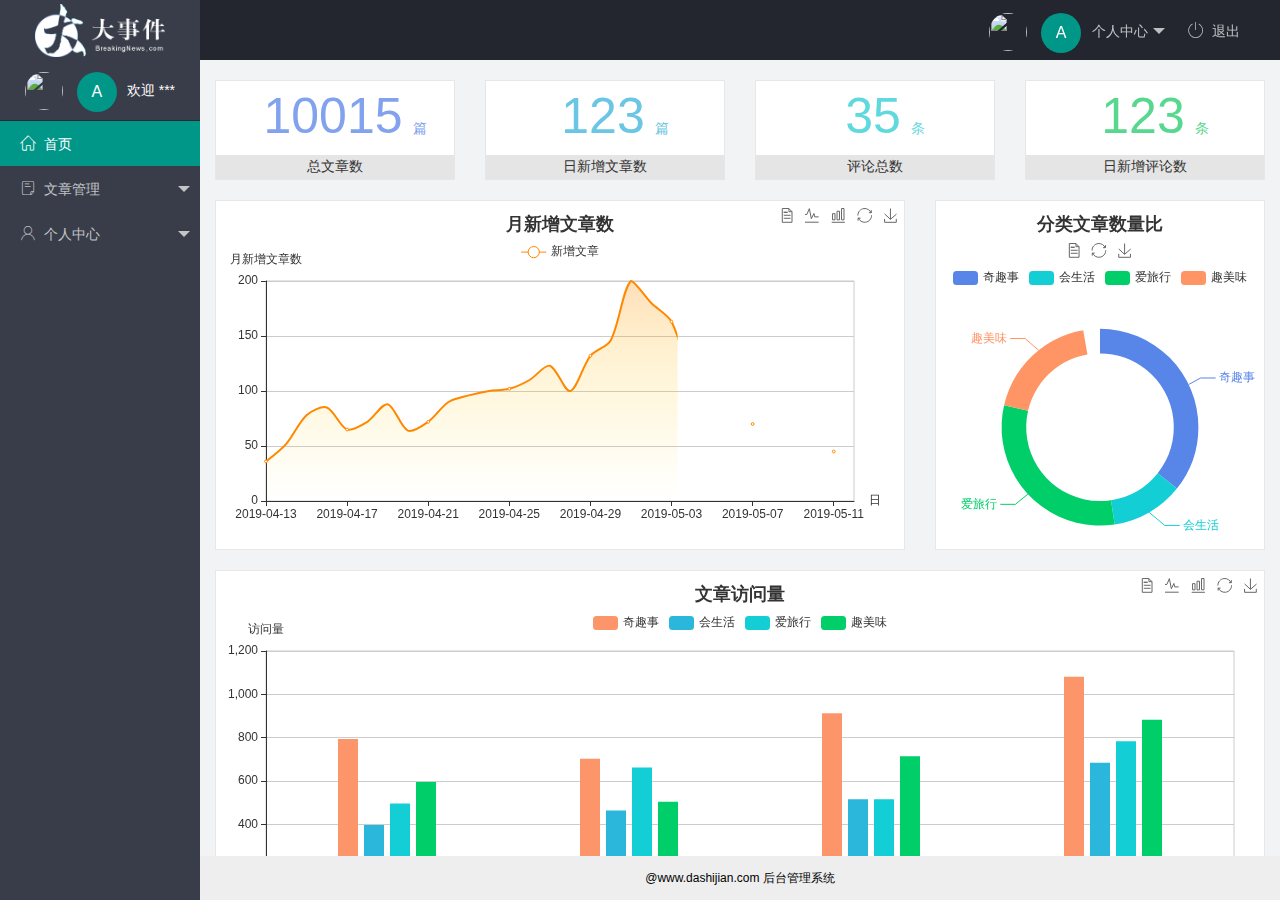
==== commit a16dddb2: "完成了个人中心功能的开发" ====
--- a/index.html
+++ b/index.html
@@ -27,9 +27,9 @@
             <ul class="layui-nav layui-layout-right">
                 <li class="layui-nav-item layui-hide layui-show-md-inline-block">
                     <dl class="layui-nav-child">
-                        <dd><a href="">基本资料</a></dd>
-                        <dd><a href="">更换头像</a></dd>
-                        <dd><a href="">修改密码</a></dd>
+                        <dd><a href="/user/user_info.html" target="fm">基本资料</a></dd>
+                        <dd><a href="/user/user_avatar.html" target="fm">更换头像</a></dd>
+                        <dd><a href="/user/user_pwd.html" target="fm">修改密码</a></dd>
                     </dl>
                     <a href="javascript:;" class="user_portrait">
                         <img src="" class="layui-nav-img">
@@ -64,9 +64,9 @@
                     <li class="layui-nav-item">
                         <a href="javascript:;"><span class="iconfont icon-user                            "></span>个人中心</a>
                         <dl class="layui-nav-child">
-                            <dd><a href="javascript:;"><i class="layui-icon layui-icon-app"></i>基本资料</a></dd>
-                            <dd><a href="javascript:;"><i class="layui-icon layui-icon-app"></i>更换头像</a></dd>
-                            <dd><a href="javascript:;"><i class="layui-icon layui-icon-app"></i>重置密码</a></dd>
+                            <dd><a href="./user/user_info.html" target="fm"><i class="layui-icon layui-icon-app"></i>基本资料</a></dd>
+                            <dd><a href="/user/user_avatar.html" target="fm"><i class="layui-icon layui-icon-app"></i>更换头像</a></dd>
+                            <dd><a href="/user/user_pwd.html" target="fm"><i class="layui-icon layui-icon-app"></i>重置密码</a></dd>
                         </dl>
                     </li>
                 </ul>
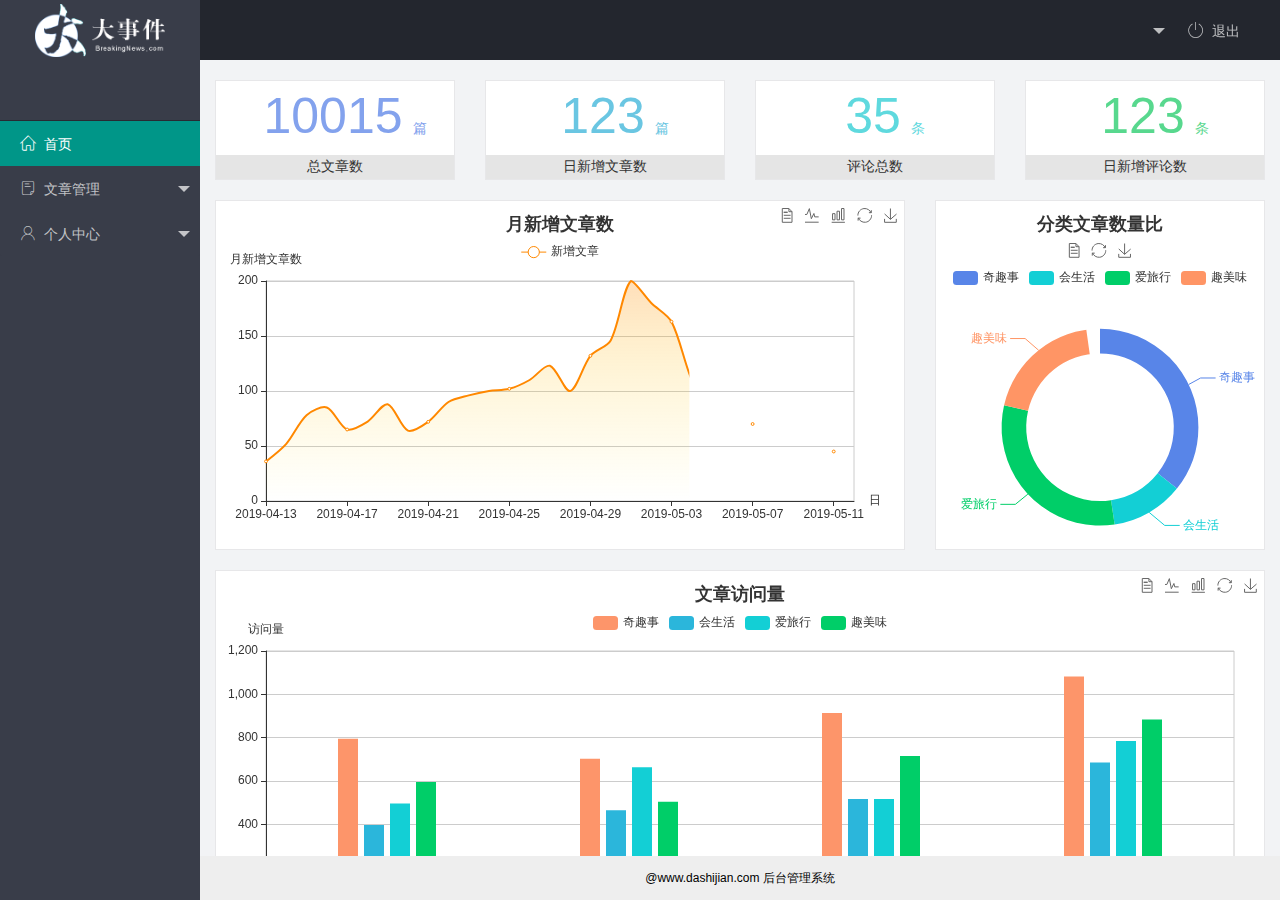
==== commit 8f082c17: "完成文章管理相关功能开发" ====
--- a/index.html
+++ b/index.html
@@ -31,9 +31,9 @@
                         <dd><a href="/user/user_avatar.html" target="fm">更换头像</a></dd>
                         <dd><a href="/user/user_pwd.html" target="fm">修改密码</a></dd>
                     </dl>
-                    <a href="javascript:;" class="user_portrait">
-                        <img src="" class="layui-nav-img">
-                        <span class="text_portrait">A</span> 个人中心
+                    <a href="javascript:;" class="user_portrait_top">
+                        <!-- <img src="" class="layui-nav-img">
+                        <span class="text_portrait">A</span> 个人中心 -->
                     </a>
                 </li>
                 <li class="layui-nav-item" lay-header-event="menuRight" lay-unselect>
@@ -46,9 +46,9 @@
 
         <div class="layui-side layui-bg-black">
             <div class="layui-side-scroll">
-                <div class="user_portrait">
-                    <img src="" class="layui-nav-img">
-                    <span class="text_portrait">A</span><span class="welcome">欢迎 ***</span>
+                <div class="user_portrait_left">
+                    <!-- <img src="" class="layui-nav-img">
+                    <span class="text_portrait">A</span><span class="welcome">欢迎 ***</span> -->
                 </div>
                 <!-- 左侧导航区域（可配合layui已有的垂直导航） -->
                 <ul class="layui-nav layui-nav-tree" lay-filter="test">
@@ -56,9 +56,9 @@
                     <li class="layui-nav-item">
                         <a class="" href="javascript:;"><span class="iconfont icon-16"></span>文章管理</a>
                         <dl class="layui-nav-child">
-                            <dd><a href="javascript:;"><i class="layui-icon layui-icon-app"></i>文章类别</a></dd>
-                            <dd><a href="javascript:;"><i class="layui-icon layui-icon-app"></i>文章列表</a></dd>
-                            <dd><a href="javascript:;"><i class="layui-icon layui-icon-app"></i>发布文章</a></dd>
+                            <dd><a href="/article/art_cate.html" target="fm"><i class="layui-icon layui-icon-app"></i>文章类别</a></dd>
+                            <dd><a href="/article/art_list.html" target="fm"><i class="layui-icon layui-icon-app"></i>文章列表</a></dd>
+                            <dd><a href="/article/art_pub.html" target="fm"><i class="layui-icon layui-icon-app"></i>发布文章</a></dd>
                         </dl>
                     </li>
                     <li class="layui-nav-item">
@@ -83,6 +83,7 @@
         </div>
     </div>
 
+
     <!-- 导入 layui.js  -->
     <script src="./assets/lib/layui/layui.all.js"></script>
     <!-- 导入 jQuery -->
--- a/assets/css/index.css
+++ b/assets/css/index.css
@@ -25,7 +25,7 @@
     width: 100%;
 }
 
-.layui-side-scroll .user_portrait {
+.layui-side-scroll .user_portrait_left {
     height: 60px;
     line-height: 60px;
     text-align: center;
